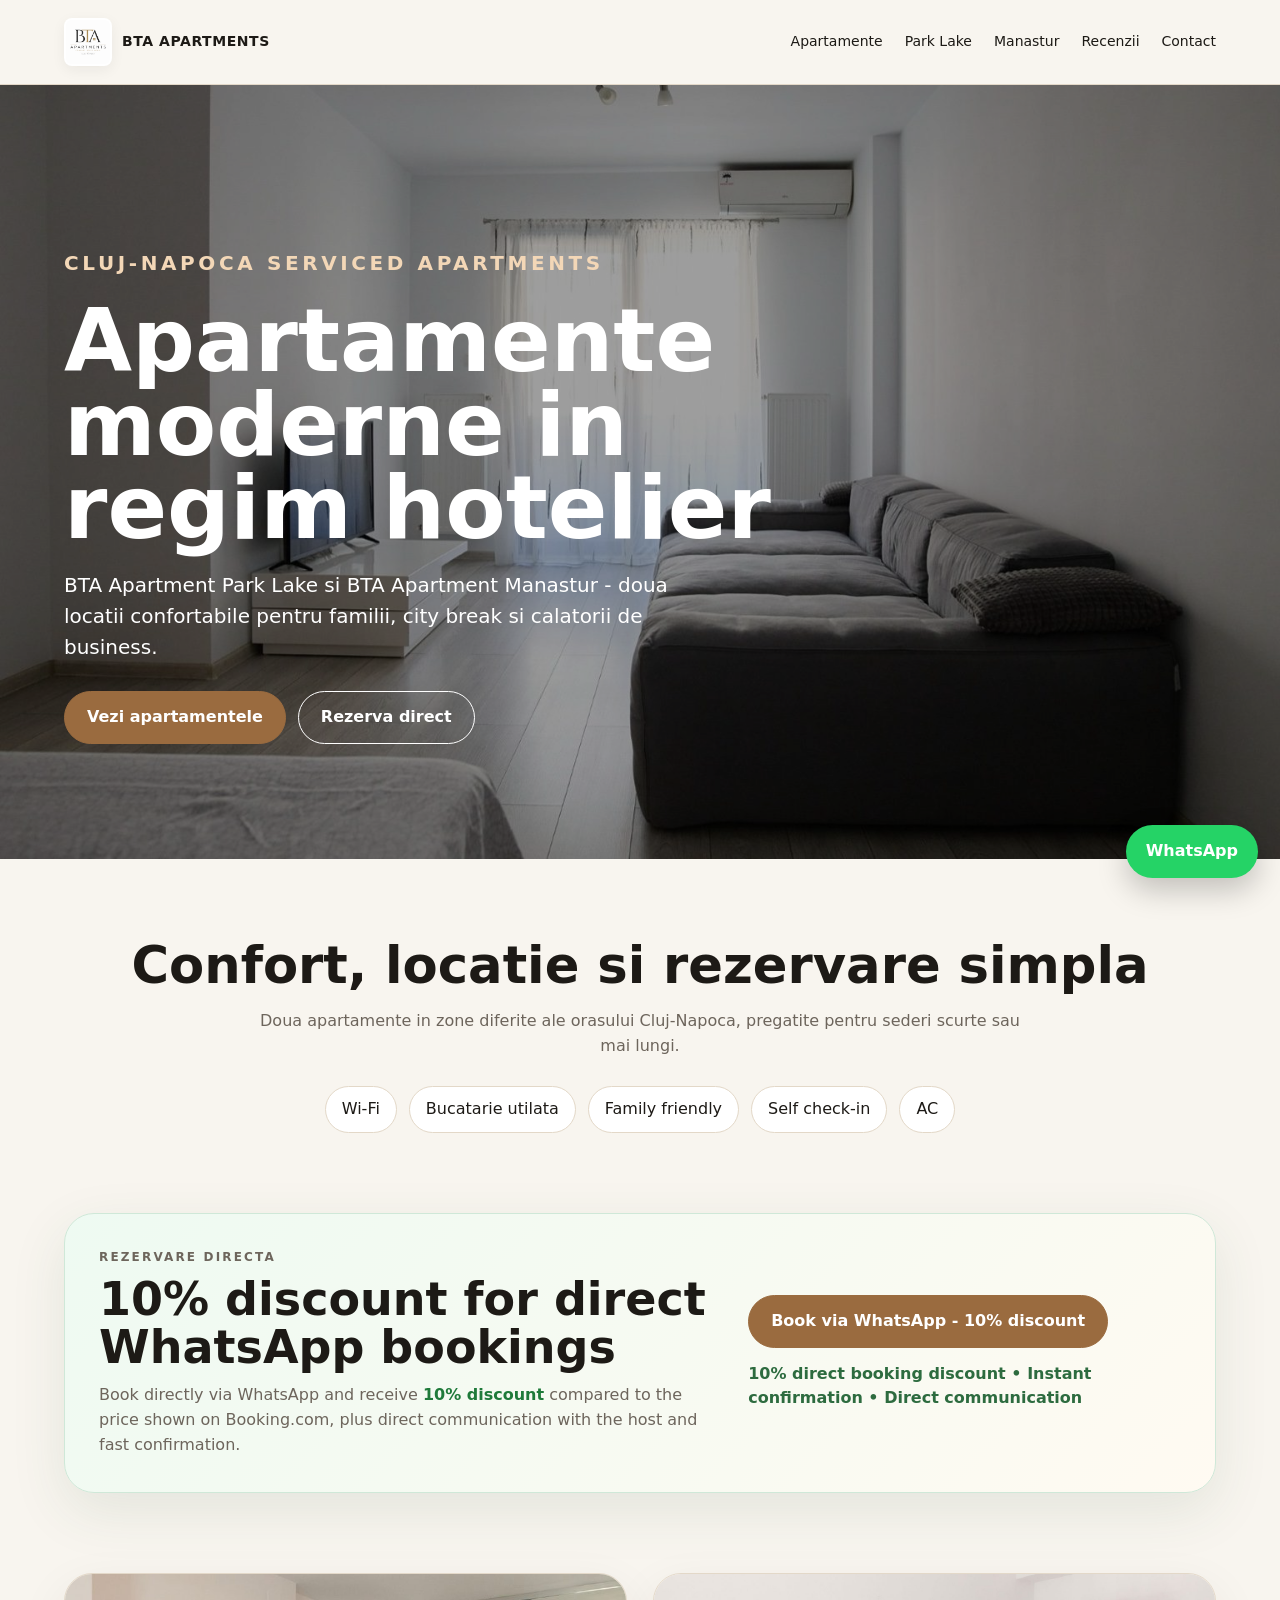
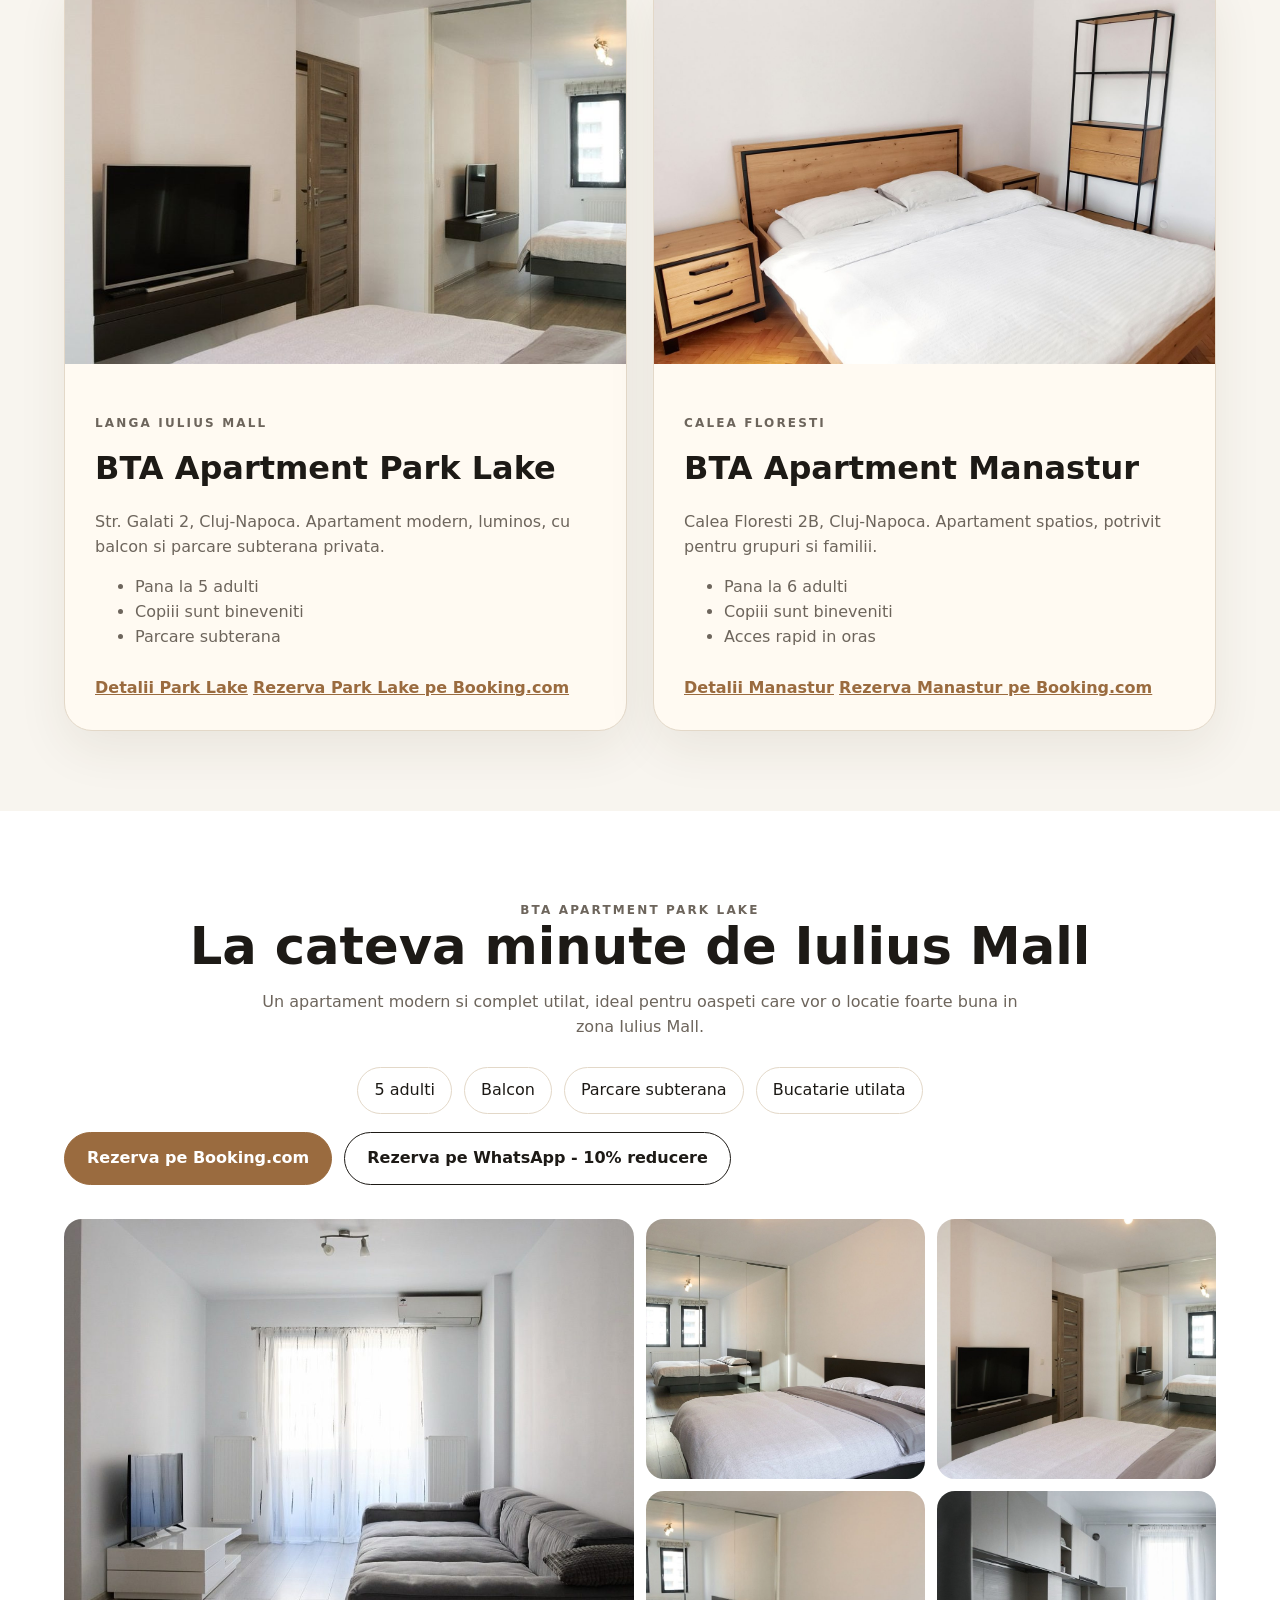
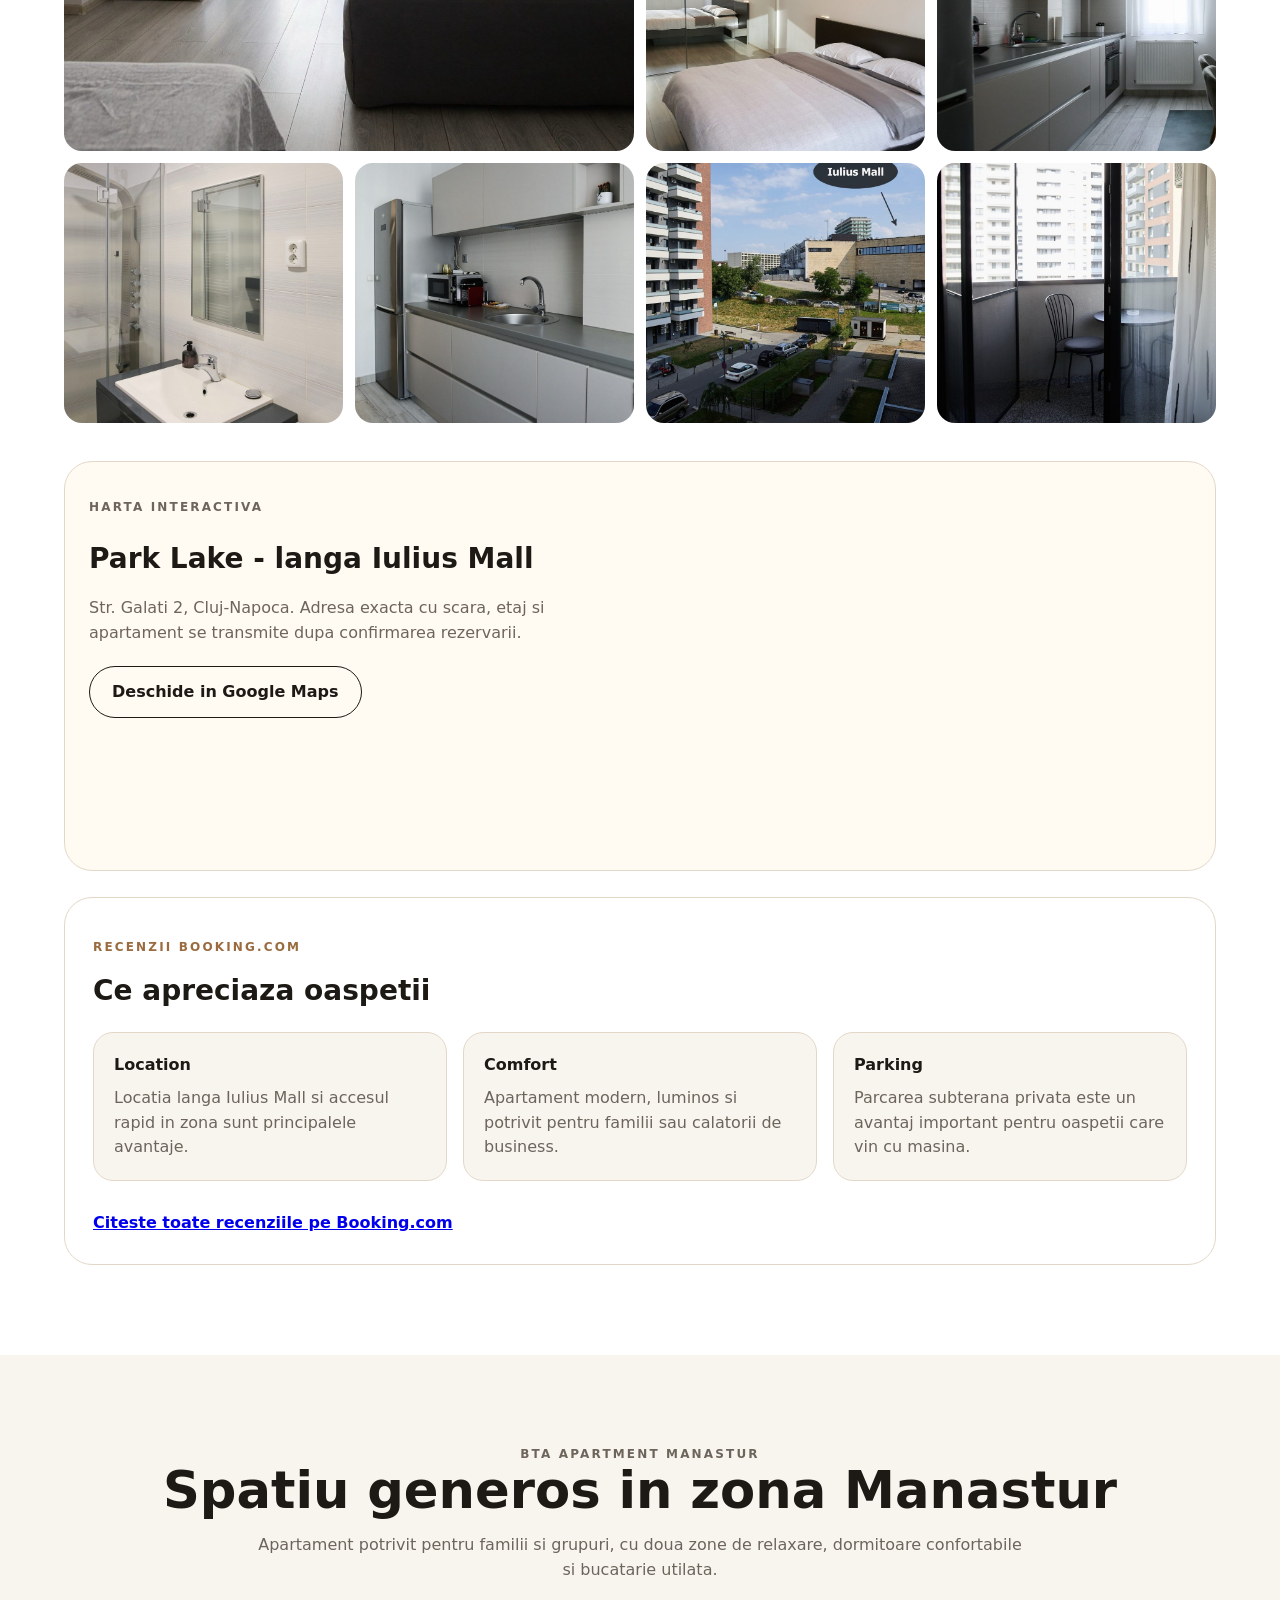
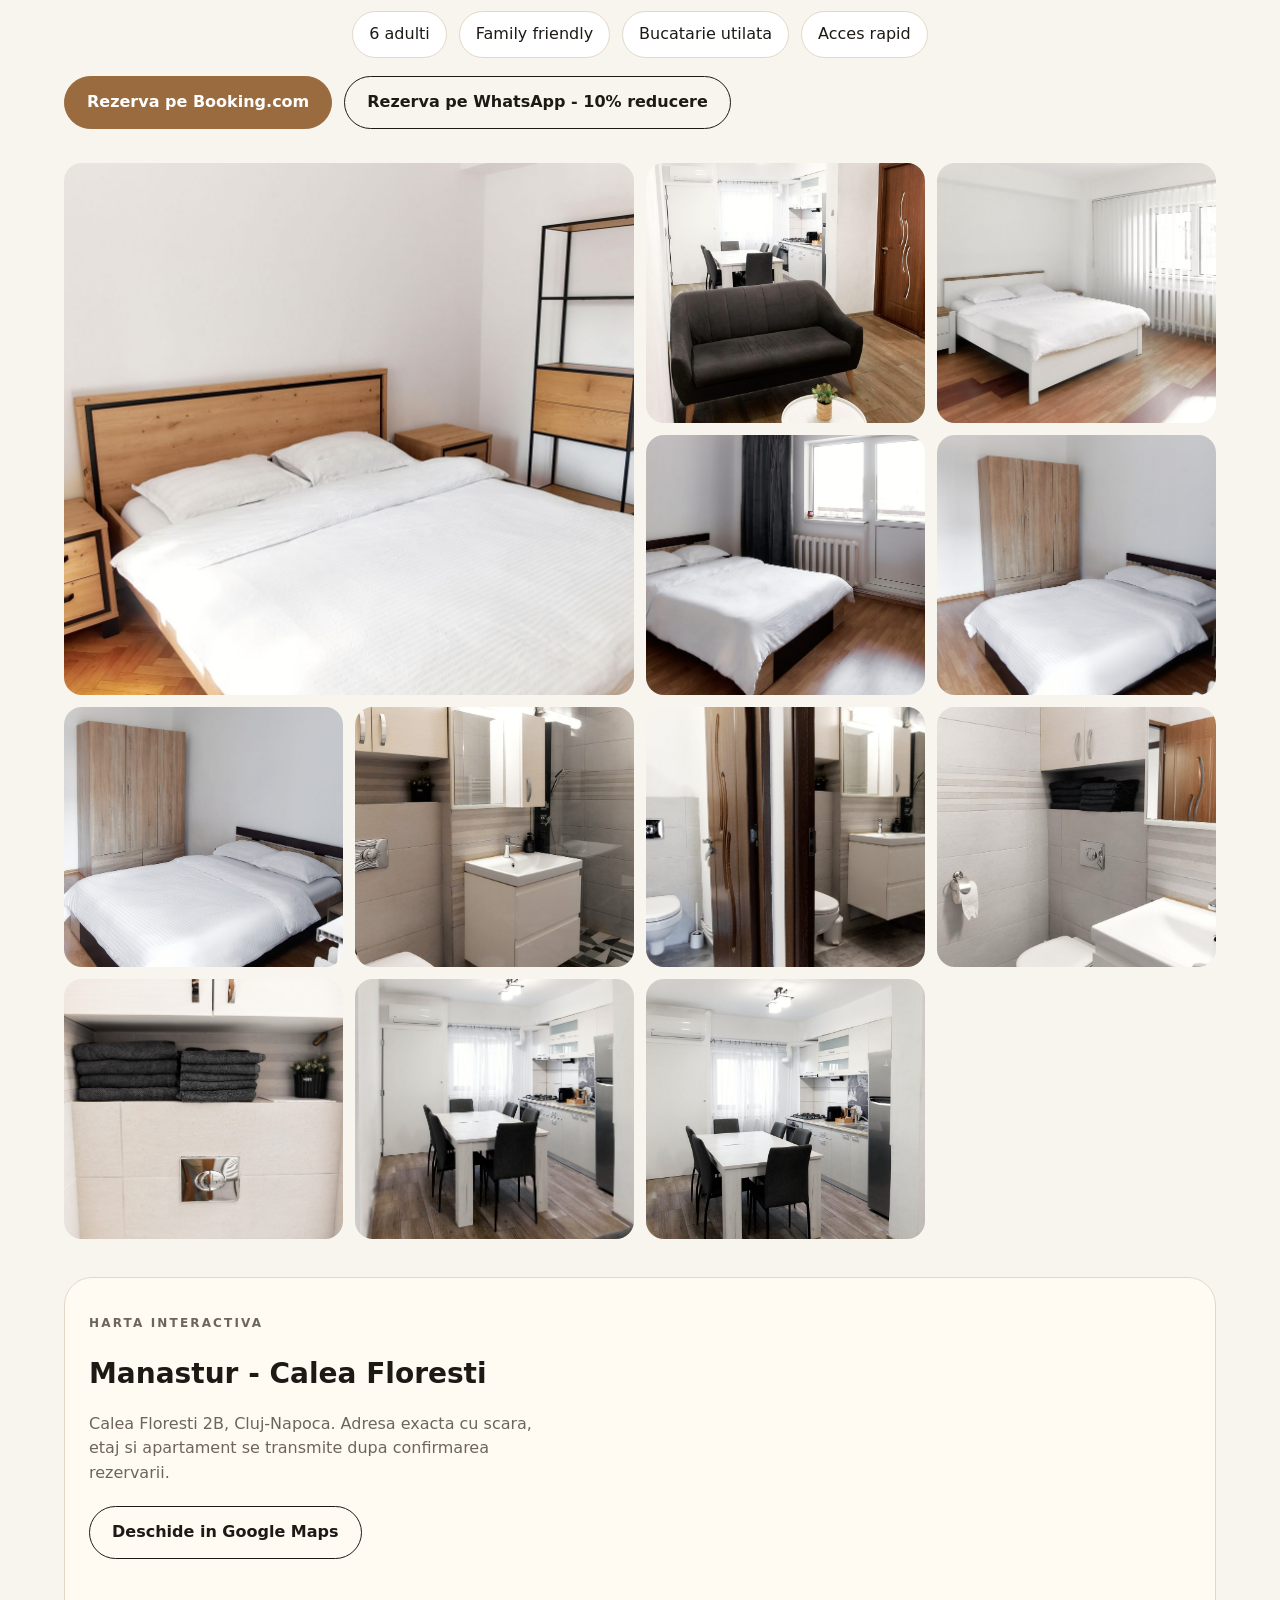
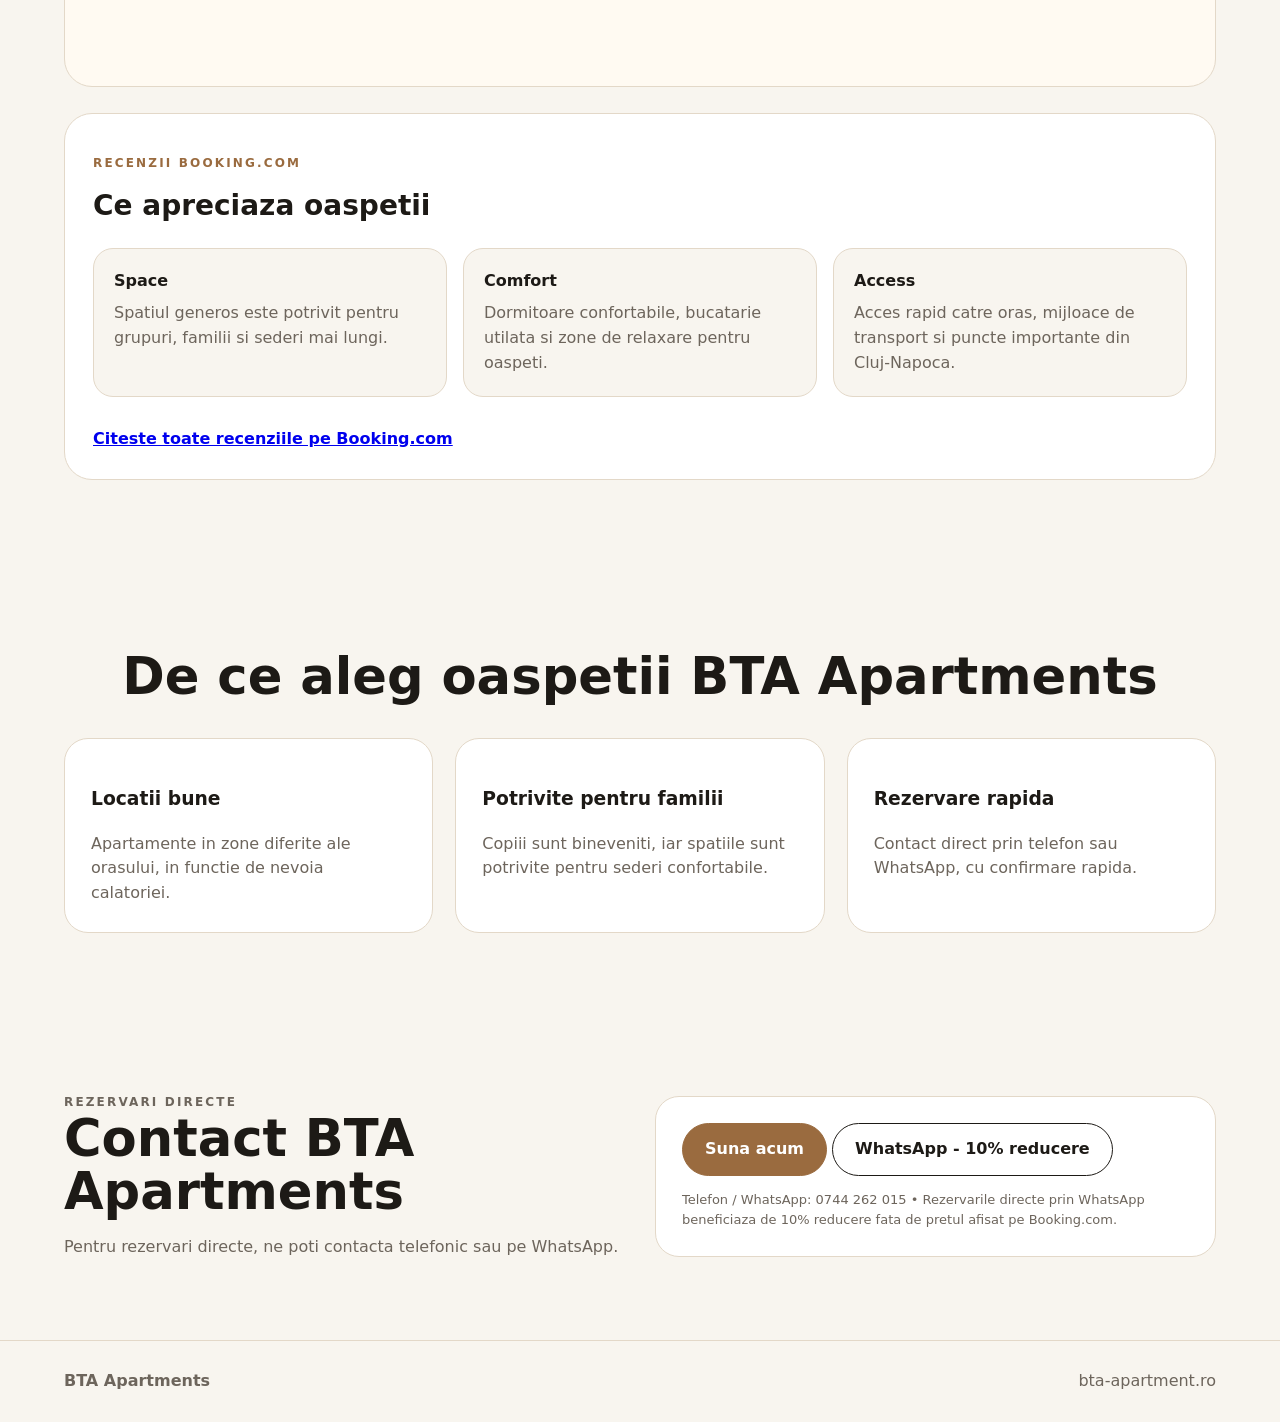
==== index.html @ 387a09a6 "Add files via upload" ====
<!doctype html>
<html lang="ro">
<head>
  <meta charset="utf-8" />
  <meta name="viewport" content="width=device-width, initial-scale=1" />
  <title>BTA Apartments | Apartamente in regim hotelier Cluj-Napoca</title>
  <meta name="description" content="BTA Apartment Park Lake si BTA Apartment Manastur - apartamente in regim hotelier in Cluj-Napoca, potrivite pentru familii, business travel si city break." />
  <link rel="stylesheet" href="style.css" />
</head>
<body>
  <header class="nav">
    <a class="brand" href="#top"><img src="assets/bta-logo.png" alt="BTA Apartments logo"><span>BTA Apartments</span></a>
    <nav>
      <a href="#apartamente">Apartamente</a>
      <a href="#park-lake">Park Lake</a>
      <a href="#manastur">Manastur</a>
      <a href="#reviews">Recenzii</a>
      <a href="#contact">Contact</a>
    </nav>
  </header>

  <main id="top">
    <section class="hero">
      <img src="assets/park-lake/01.jpg" alt="BTA Apartment Park Lake living" />
      <div class="heroText">
        <p class="eyebrow">Cluj-Napoca serviced apartments</p>
        <h1>Apartamente moderne in regim hotelier</h1>
        <p>BTA Apartment Park Lake si BTA Apartment Manastur - doua locatii confortabile pentru familii, city break si calatorii de business.</p>
        <div class="actions">
          <a class="btn primary" href="#apartamente">Vezi apartamentele</a>
          <a class="btn" href="#contact">Rezerva direct</a>
        </div>
      </div>
    </section>

    <section class="intro">
      <h2>Confort, locatie si rezervare simpla</h2>
      <p>Doua apartamente in zone diferite ale orasului Cluj-Napoca, pregatite pentru sederi scurte sau mai lungi.</p>
      <div class="features">
        <span>Wi-Fi</span><span>Bucatarie utilata</span><span>Family friendly</span><span>Self check-in</span><span>AC</span>
      </div>
    </section>



    <section class="directDeal">
      <div>
        <p class="eyebrow">Rezervare directa</p>
        <h2>10% discount for direct WhatsApp bookings</h2>
        <p>Book directly via WhatsApp and receive <strong>10% discount</strong> compared to the price shown on Booking.com, plus direct communication with the host and fast confirmation.</p>
      </div>
      <div class="dealActions">
        <a class="btn primary" href="https://wa.me/40744262015?text=Buna%2C%20as%20dori%20cea%20mai%20buna%20oferta%20disponibila%20pentru%20o%20rezervare%20directa%20la%20BTA%20Apartments." target="_blank" rel="noopener">Book via WhatsApp - 10% discount</a>
        <span>10% direct booking discount • Instant confirmation • Direct communication</span>
      </div>
    </section>

    <section id="apartamente" class="cards">
      <article class="card">
        <img src="assets/park-lake/03.jpg" alt="Dormitor BTA Apartment Park Lake" />
        <div>
          <p class="eyebrow">Langa Iulius Mall</p>
          <h3>BTA Apartment Park Lake</h3>
          <p>Str. Galati 2, Cluj-Napoca. Apartament modern, luminos, cu balcon si parcare subterana privata.</p>
          <ul><li>Pana la 5 adulti</li><li>Copiii sunt bineveniti</li><li>Parcare subterana</li></ul>
          <a href="#park-lake">Detalii Park Lake</a>
          <a class="bookingLink" href="https://www.booking.com/hotel/ro/bta-apartment-park-lake.ro.html" target="_blank" rel="noopener">Rezerva Park Lake pe Booking.com</a>
        </div>
      </article>
      <article class="card">
        <img src="assets/manastur/01.jpg" alt="Dormitor BTA Apartment Manastur" />
        <div>
          <p class="eyebrow">Calea Floresti</p>
          <h3>BTA Apartment Manastur</h3>
          <p>Calea Floresti 2B, Cluj-Napoca. Apartament spatios, potrivit pentru grupuri si familii.</p>
          <ul><li>Pana la 6 adulti</li><li>Copiii sunt bineveniti</li><li>Acces rapid in oras</li></ul>
          <a href="#manastur">Detalii Manastur</a>
          <a class="bookingLink" href="https://www.booking.com/hotel/ro/bta-apartment.ro.html" target="_blank" rel="noopener">Rezerva Manastur pe Booking.com</a>
        </div>
      </article>
    </section>

    <section id="park-lake" class="property">
      <div class="propertyHead">
        <p class="eyebrow">BTA Apartment Park Lake</p>
        <h2>La cateva minute de Iulius Mall</h2>
        <p>Un apartament modern si complet utilat, ideal pentru oaspeti care vor o locatie foarte buna in zona Iulius Mall.</p>
      </div>
      <div class="stats"><span>5 adulti</span><span>Balcon</span><span>Parcare subterana</span><span>Bucatarie utilata</span></div>
      <div class="propertyActions">
        <a class="btn primary" href="https://www.booking.com/hotel/ro/bta-apartment-park-lake.ro.html" target="_blank" rel="noopener">Rezerva pe Booking.com</a>
        <a class="btn" href="https://wa.me/40744262015?text=Buna%2C%20as%20dori%20sa%20verific%20disponibilitatea%20pentru%20BTA%20Apartment%20Park%20Lake.">Rezerva pe WhatsApp - 10% reducere</a>
      </div>
      <div class="gallery">
        <img src="assets/park-lake/01.jpg" alt="Living Park Lake" />
        <img src="assets/park-lake/02.jpg" alt="Canapea Park Lake" />
        <img src="assets/park-lake/03.jpg" alt="Dormitor Park Lake" />
        <img src="assets/park-lake/04.jpg" alt="Dormitor Park Lake" />
        <img src="assets/park-lake/05.jpg" alt="Bucatarie Park Lake" />
        <img src="assets/park-lake/06.jpg" alt="Baie Park Lake" />
        <img src="assets/park-lake/07.jpg" alt="Exterior Park Lake" />
        <img src="assets/park-lake/08.jpg" alt="Iulius Mall Park Lake" />
        <img src="assets/park-lake/09.jpg" alt="Balcon Park Lake" />
      </div>
      <div class="mapBlock">
        <div>
          <p class="eyebrow">Harta interactiva</p>
          <h3>Park Lake - langa Iulius Mall</h3>
          <p>Str. Galati 2, Cluj-Napoca. Adresa exacta cu scara, etaj si apartament se transmite dupa confirmarea rezervarii.</p>
          <a class="btn" href="https://www.google.com/maps/search/?api=1&query=Strada%20Galati%202%20Cluj-Napoca" target="_blank" rel="noopener">Deschide in Google Maps</a>
        </div>
        <iframe title="Harta BTA Apartment Park Lake" src="https://www.google.com/maps?q=Strada%20Galati%202%20Cluj-Napoca&output=embed" loading="lazy" referrerpolicy="no-referrer-when-downgrade"></iframe>
      </div>
      <div class="reviewsMini">
        <p class="eyebrow">Recenzii Booking.com</p>
        <h3>Ce apreciaza oaspetii</h3>
        <div class="reviewCards">
          <article><strong>Location</strong><p>Locatia langa Iulius Mall si accesul rapid in zona sunt principalele avantaje.</p></article>
          <article><strong>Comfort</strong><p>Apartament modern, luminos si potrivit pentru familii sau calatorii de business.</p></article>
          <article><strong>Parking</strong><p>Parcarea subterana privata este un avantaj important pentru oaspetii care vin cu masina.</p></article>
        </div>
        <a class="bookingLink" href="https://www.booking.com/hotel/ro/bta-apartment-park-lake.ro.html" target="_blank" rel="noopener">Citeste toate recenziile pe Booking.com</a>
      </div>
    </section>

    <section id="manastur" class="property alt">
      <div class="propertyHead">
        <p class="eyebrow">BTA Apartment Manastur</p>
        <h2>Spatiu generos in zona Manastur</h2>
        <p>Apartament potrivit pentru familii si grupuri, cu doua zone de relaxare, dormitoare confortabile si bucatarie utilata.</p>
      </div>
      <div class="stats"><span>6 adulti</span><span>Family friendly</span><span>Bucatarie utilata</span><span>Acces rapid</span></div>
      <div class="propertyActions">
        <a class="btn primary" href="https://www.booking.com/hotel/ro/bta-apartment.ro.html" target="_blank" rel="noopener">Rezerva pe Booking.com</a>
        <a class="btn" href="https://wa.me/40744262015?text=Buna%2C%20as%20dori%20sa%20verific%20disponibilitatea%20pentru%20BTA%20Apartment%20Manastur.">Rezerva pe WhatsApp - 10% reducere</a>
      </div>
      <div class="gallery">
        <img src="assets/manastur/01.jpg" alt="Dormitor Manastur" />
        <img src="assets/manastur/02.jpg" alt="Living Manastur" />
        <img src="assets/manastur/03.jpg" alt="Dormitor Manastur" />
        <img src="assets/manastur/04.jpg" alt="Baie Manastur" />
        <img src="assets/manastur/05.jpg" alt="Bucatarie Manastur" />
        <img src="assets/manastur/06.jpg" alt="Living si bucatarie Manastur" />
        <img src="assets/manastur/07.jpg" alt="Dormitor Manastur" />
        <img src="assets/manastur/08.jpg" alt="Baie Manastur" />
        <img src="assets/manastur/09.jpg" alt="Living Manastur" />
        <img src="assets/manastur/10.jpg" alt="Living Manastur" />
        <img src="assets/manastur/11.jpg" alt="Bucatarie Manastur" />
        <img src="assets/manastur/12.jpg" alt="Dormitor Manastur" />
      </div>
      <div class="mapBlock">
        <div>
          <p class="eyebrow">Harta interactiva</p>
          <h3>Manastur - Calea Floresti</h3>
          <p>Calea Floresti 2B, Cluj-Napoca. Adresa exacta cu scara, etaj si apartament se transmite dupa confirmarea rezervarii.</p>
          <a class="btn" href="https://www.google.com/maps/search/?api=1&query=Calea%20Floresti%202B%20Cluj-Napoca" target="_blank" rel="noopener">Deschide in Google Maps</a>
        </div>
        <iframe title="Harta BTA Apartment Manastur" src="https://www.google.com/maps?q=Calea%20Floresti%202B%20Cluj-Napoca&output=embed" loading="lazy" referrerpolicy="no-referrer-when-downgrade"></iframe>
      </div>
      <div class="reviewsMini">
        <p class="eyebrow">Recenzii Booking.com</p>
        <h3>Ce apreciaza oaspetii</h3>
        <div class="reviewCards">
          <article><strong>Space</strong><p>Spatiul generos este potrivit pentru grupuri, familii si sederi mai lungi.</p></article>
          <article><strong>Comfort</strong><p>Dormitoare confortabile, bucatarie utilata si zone de relaxare pentru oaspeti.</p></article>
          <article><strong>Access</strong><p>Acces rapid catre oras, mijloace de transport si puncte importante din Cluj-Napoca.</p></article>
        </div>
        <a class="bookingLink" href="https://www.booking.com/hotel/ro/bta-apartment.ro.html" target="_blank" rel="noopener">Citeste toate recenziile pe Booking.com</a>
      </div>
    </section>

    <section id="reviews" class="why">
      <h2>De ce aleg oaspetii BTA Apartments</h2>
      <div class="whyGrid">
        <div><h3>Locatii bune</h3><p>Apartamente in zone diferite ale orasului, in functie de nevoia calatoriei.</p></div>
        <div><h3>Potrivite pentru familii</h3><p>Copiii sunt bineveniti, iar spatiile sunt potrivite pentru sederi confortabile.</p></div>
        <div><h3>Rezervare rapida</h3><p>Contact direct prin telefon sau WhatsApp, cu confirmare rapida.</p></div>
      </div>
    </section>

    <section id="contact" class="contact">
      <div>
        <p class="eyebrow">Rezervari directe</p>
        <h2>Contact BTA Apartments</h2>
        <p>Pentru rezervari directe, ne poti contacta telefonic sau pe WhatsApp.</p>
      </div>
      <div class="contactBox">
        <a class="btn primary" href="tel:+40744262015">Suna acum</a>
        <a class="btn" href="https://wa.me/40744262015?text=Buna%2C%20as%20dori%20mai%20multe%20informatii%20despre%20BTA%20Apartments.">WhatsApp - 10% reducere</a>
        <p class="small">Telefon / WhatsApp: 0744 262 015 • Rezervarile directe prin WhatsApp beneficiaza de 10% reducere fata de pretul afisat pe Booking.com.</p>
      </div>
    </section>
  </main>

  <footer>
    <strong>BTA Apartments</strong>
    <span>bta-apartment.ro</span>
  </footer>

  <a class="whatsappFloat" href="https://wa.me/40744262015?text=Buna%2C%20as%20dori%20mai%20multe%20informatii%20despre%20BTA%20Apartments." target="_blank" rel="noopener">WhatsApp</a>
  <script src="script.js"></script>
</body>
</html>
---- style.css ----
:root{--bg:#f8f5ef;--text:#1d1a16;--muted:#6d655c;--card:#fffaf2;--line:#e3d8c8;--accent:#9a6b3f;--dark:#171511}*{box-sizing:border-box}html{scroll-behavior:smooth}body{margin:0;background:var(--bg);color:var(--text);font-family:Inter,system-ui,-apple-system,Segoe UI,Arial,sans-serif;line-height:1.55}.nav{position:sticky;top:0;z-index:10;display:flex;justify-content:space-between;align-items:center;padding:18px 5vw;background:rgba(248,245,239,.9);backdrop-filter:blur(10px);border-bottom:1px solid var(--line)}.brand{font-weight:800;letter-spacing:.04em;text-transform:uppercase;color:var(--text);text-decoration:none}.nav nav{display:flex;gap:22px}.nav a{color:var(--text);text-decoration:none;font-size:14px}.hero{min-height:86vh;display:grid;place-items:end start;position:relative;overflow:hidden}.hero img{position:absolute;inset:0;width:100%;height:100%;object-fit:cover;filter:brightness(.62)}.heroText{position:relative;max-width:780px;margin:0 0 9vw 5vw;color:white}.eyebrow{text-transform:uppercase;letter-spacing:.18em;font-size:12px;color:var(--accent);font-weight:800}.hero .eyebrow{color:#f3d7b7}.hero h1{font-size:clamp(42px,7vw,88px);line-height:.95;margin:12px 0 20px}.hero p{font-size:20px;max-width:620px}.actions{display:flex;gap:12px;flex-wrap:wrap;margin-top:28px}.btn{display:inline-flex;align-items:center;justify-content:center;padding:13px 22px;border:1px solid currentColor;border-radius:999px;text-decoration:none;color:inherit;font-weight:700}.btn.primary{background:var(--accent);border-color:var(--accent);color:white}.intro,.why,.contact{padding:80px 5vw;text-align:center}.intro h2,.property h2,.why h2,.contact h2{font-size:clamp(30px,4vw,54px);line-height:1.05;margin:0 0 16px}.intro p,.propertyHead p,.why p,.contact p{color:var(--muted);max-width:780px;margin:0 auto}.features,.stats{display:flex;justify-content:center;flex-wrap:wrap;gap:12px;margin-top:28px}.features span,.stats span{padding:10px 16px;background:white;border:1px solid var(--line);border-radius:999px}.cards{display:grid;grid-template-columns:repeat(2,minmax(0,1fr));gap:26px;padding:0 5vw 80px}.card{background:var(--card);border:1px solid var(--line);border-radius:28px;overflow:hidden;box-shadow:0 18px 50px rgba(70,52,31,.08)}.card img{width:100%;height:390px;object-fit:cover}.card div{padding:30px}.card h3{font-size:32px;margin:6px 0 10px}.card p,.card li{color:var(--muted)}.card a{color:var(--accent);font-weight:800}.property{padding:90px 5vw;background:white}.property.alt{background:var(--bg)}.propertyHead{text-align:center;margin-bottom:28px}.gallery{display:grid;grid-template-columns:repeat(4,1fr);gap:12px;margin-top:34px}.gallery img{width:100%;height:260px;object-fit:cover;border-radius:18px;cursor:pointer;transition:.25s}.gallery img:hover{transform:translateY(-3px)}.gallery img:first-child{grid-column:span 2;grid-row:span 2;height:532px}.whyGrid{display:grid;grid-template-columns:repeat(3,1fr);gap:22px;margin-top:34px;text-align:left}.whyGrid div,.contactBox{background:white;border:1px solid var(--line);border-radius:24px;padding:26px}.contact{display:grid;grid-template-columns:1fr 1fr;gap:30px;align-items:center;text-align:left}.contact p{margin-left:0}.small{font-size:13px;margin-top:14px!important}footer{padding:28px 5vw;border-top:1px solid var(--line);display:flex;justify-content:space-between;color:var(--muted)}.lightbox{position:fixed;inset:0;background:rgba(0,0,0,.88);display:flex;align-items:center;justify-content:center;padding:24px;z-index:99}.lightbox img{max-width:94vw;max-height:90vh;border-radius:14px}.lightbox button{position:absolute;top:18px;right:18px;font-size:34px;background:none;border:0;color:white;cursor:pointer}@media(max-width:900px){.nav{align-items:flex-start;gap:10px}.nav nav{display:none}.cards,.whyGrid,.contact{grid-template-columns:1fr}.gallery{grid-template-columns:repeat(2,1fr)}.gallery img,.gallery img:first-child{grid-column:auto;grid-row:auto;height:230px}.heroText{margin:0 5vw 18vw}.card img{height:300px}footer{flex-direction:column;gap:8px}}

.whatsappFloat{position:fixed;right:22px;bottom:22px;z-index:50;background:#25D366;color:white;text-decoration:none;font-weight:800;padding:14px 20px;border-radius:999px;box-shadow:0 12px 30px rgba(0,0,0,.22)}@media(max-width:900px){.whatsappFloat{right:14px;bottom:14px;padding:12px 16px}}


.bookingLink {
  display: inline-block;
  margin-top: 10px;
  font-weight: 700;
}

.propertyActions {
  display: flex;
  flex-wrap: wrap;
  gap: 12px;
  margin: 18px 0 22px;
}

.directDeal{margin:0 5vw 80px;padding:34px;border:1px solid #cfe8d8;background:linear-gradient(135deg,#eefaf2,#fffaf2);border-radius:30px;display:grid;grid-template-columns:1.3fr .9fr;gap:24px;align-items:center;box-shadow:0 18px 55px rgba(46,92,63,.10)}
.directDeal h2{font-size:clamp(28px,4vw,46px);line-height:1.05;margin:8px 0 12px}.directDeal p{color:var(--muted);margin:0}.dealActions{display:flex;flex-direction:column;gap:14px;align-items:flex-start}.dealActions span{color:#2d6b3f;font-weight:800}.mapBlock{margin-top:38px;display:grid;grid-template-columns:.85fr 1.15fr;gap:24px;align-items:stretch;background:var(--card);border:1px solid var(--line);border-radius:28px;padding:24px}.mapBlock h3,.reviewsMini h3{font-size:28px;margin:8px 0 10px}.mapBlock p{color:var(--muted);margin-bottom:20px}.mapBlock iframe{width:100%;min-height:360px;border:0;border-radius:20px}.reviewsMini{margin-top:26px;background:white;border:1px solid var(--line);border-radius:28px;padding:28px}.reviewCards{display:grid;grid-template-columns:repeat(3,1fr);gap:16px;margin:20px 0}.reviewCards article{background:var(--bg);border:1px solid var(--line);border-radius:20px;padding:20px}.reviewCards p{color:var(--muted);margin:8px 0 0}.lightbox .lbPrev,.lightbox .lbNext{position:absolute;top:50%;transform:translateY(-50%);font-size:54px;background:rgba(255,255,255,.12);border:0;color:white;width:58px;height:58px;border-radius:999px;cursor:pointer}.lightbox .lbPrev{left:22px}.lightbox .lbNext{right:22px}.lightbox .lbClose{top:18px;right:18px;transform:none;font-size:34px;background:none;width:auto;height:auto}.lightboxCounter{position:absolute;bottom:18px;left:50%;transform:translateX(-50%);color:white;background:rgba(0,0,0,.35);padding:8px 14px;border-radius:999px;font-weight:700}@media(max-width:900px){.directDeal,.mapBlock{grid-template-columns:1fr}.reviewCards{grid-template-columns:1fr}.mapBlock iframe{min-height:300px}.lightbox .lbPrev,.lightbox .lbNext{font-size:38px;width:44px;height:44px}.lightbox .lbPrev{left:8px}.lightbox .lbNext{right:8px}}

.directDeal{margin:0 5vw 80px;padding:34px;border:1px solid #cfe8d8;background:linear-gradient(135deg,#eefaf2,#fffaf2);border-radius:30px;display:grid;grid-template-columns:1.3fr .9fr;gap:24px;align-items:center;box-shadow:0 18px 55px rgba(46,92,63,.10)}
.directDeal h2{font-size:clamp(28px,4vw,46px);line-height:1.05;margin:8px 0 12px}.directDeal p{color:var(--muted);margin:0}.dealActions{display:flex;flex-direction:column;gap:14px;align-items:flex-start}.dealActions span{color:#2d6b3f;font-weight:800}.mapBlock{margin-top:38px;display:grid;grid-template-columns:.85fr 1.15fr;gap:24px;align-items:stretch;background:var(--card);border:1px solid var(--line);border-radius:28px;padding:24px}.mapBlock h3,.reviewsMini h3{font-size:28px;margin:8px 0 10px}.mapBlock p{color:var(--muted);margin-bottom:20px}.mapBlock iframe{width:100%;min-height:360px;border:0;border-radius:20px}.reviewsMini{margin-top:26px;background:white;border:1px solid var(--line);border-radius:28px;padding:28px}.reviewCards{display:grid;grid-template-columns:repeat(3,1fr);gap:16px;margin:20px 0}.reviewCards article{background:var(--bg);border:1px solid var(--line);border-radius:20px;padding:20px}.reviewCards p{color:var(--muted);margin:8px 0 0}.lightbox .lbPrev,.lightbox .lbNext{position:absolute;top:50%;transform:translateY(-50%);font-size:54px;background:rgba(255,255,255,.12);border:0;color:white;width:58px;height:58px;border-radius:999px;cursor:pointer}.lightbox .lbPrev{left:22px}.lightbox .lbNext{right:22px}.lightbox .lbClose{top:18px;right:18px;transform:none;font-size:34px;background:none;width:auto;height:auto}.lightboxCounter{position:absolute;bottom:18px;left:50%;transform:translateX(-50%);color:white;background:rgba(0,0,0,.35);padding:8px 14px;border-radius:999px;font-weight:700}@media(max-width:900px){.directDeal,.mapBlock{grid-template-columns:1fr}.reviewCards{grid-template-columns:1fr}.mapBlock iframe{min-height:300px}.lightbox .lbPrev,.lightbox .lbNext{font-size:38px;width:44px;height:44px}.lightbox .lbPrev{left:8px}.lightbox .lbNext{right:8px}}

/* Logo + direct discount updates */
.brand{display:flex;align-items:center;gap:10px}
.brand img{height:48px;width:auto;border-radius:8px;background:white;padding:2px;box-shadow:0 4px 14px rgba(0,0,0,.06)}
.directDeal strong{color:#1f7a3a}
@media(max-width:900px){.brand img{height:38px}.brand span{font-size:12px}}
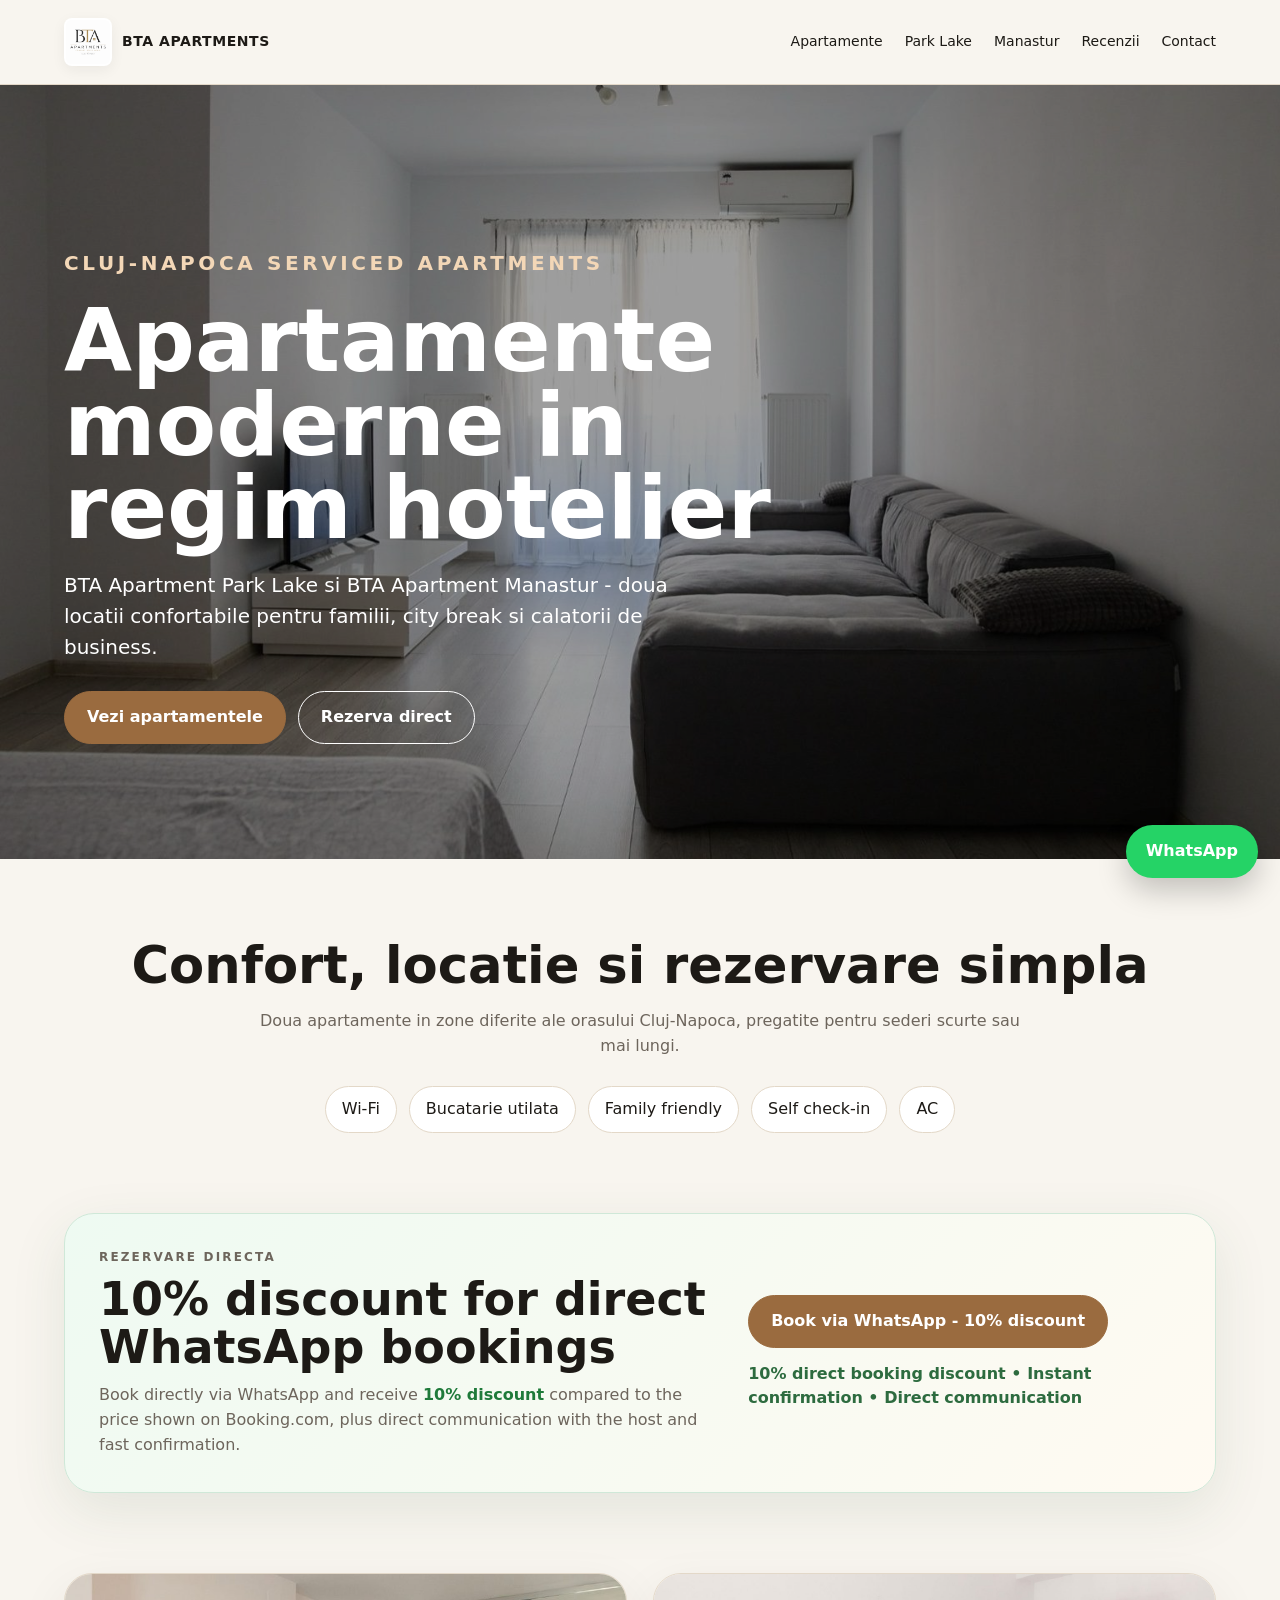
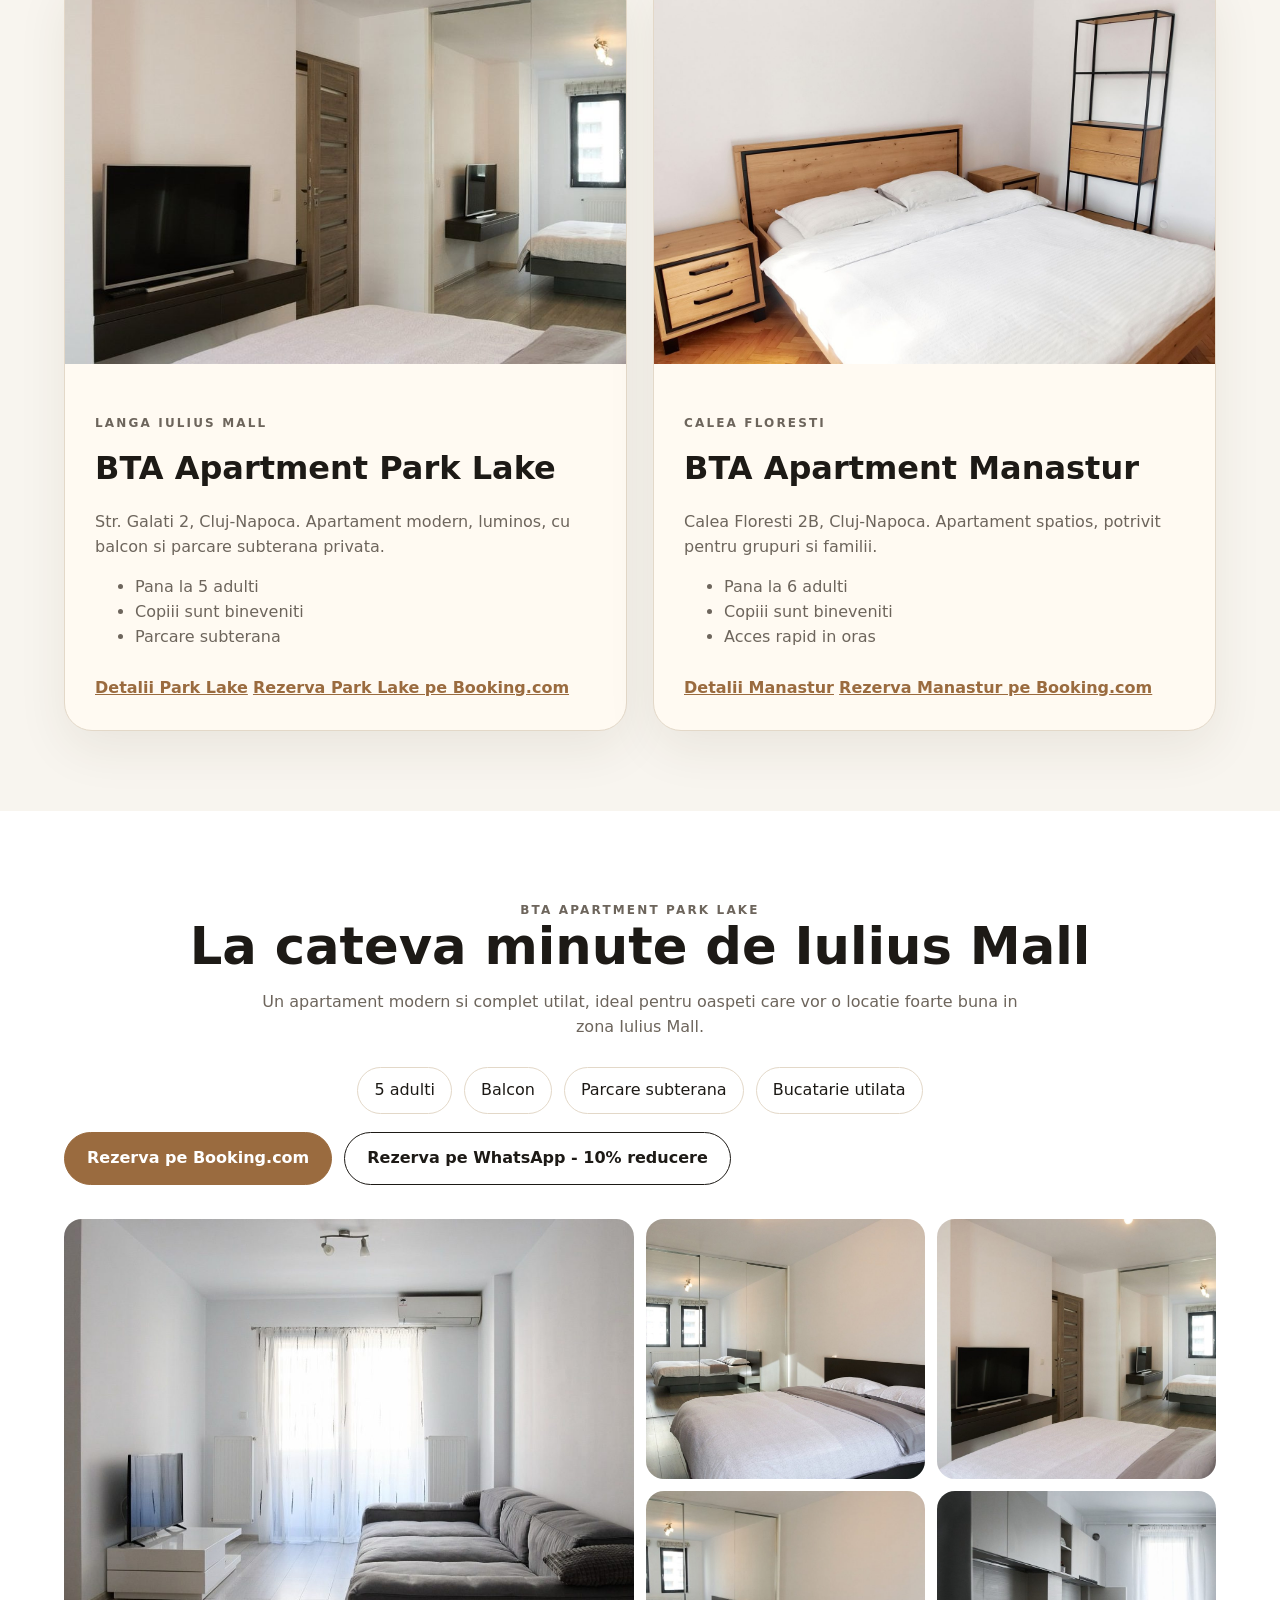
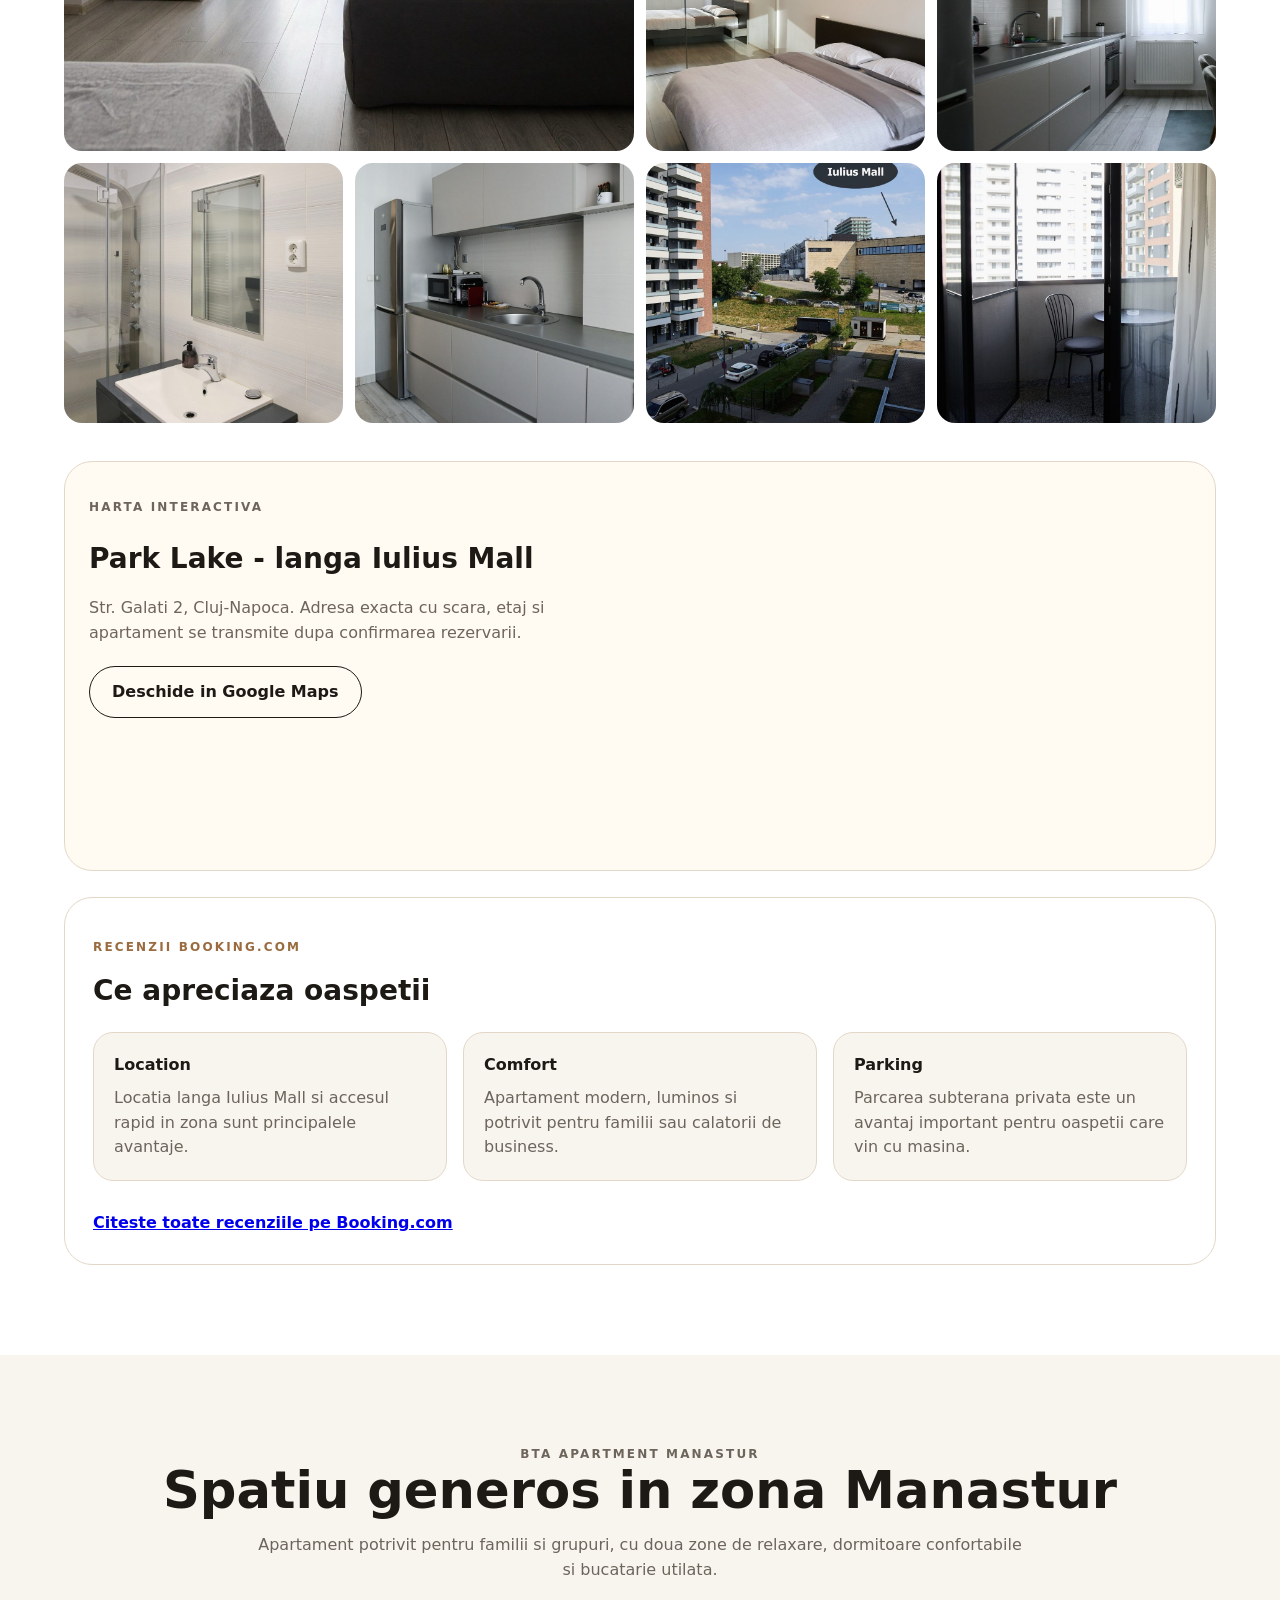
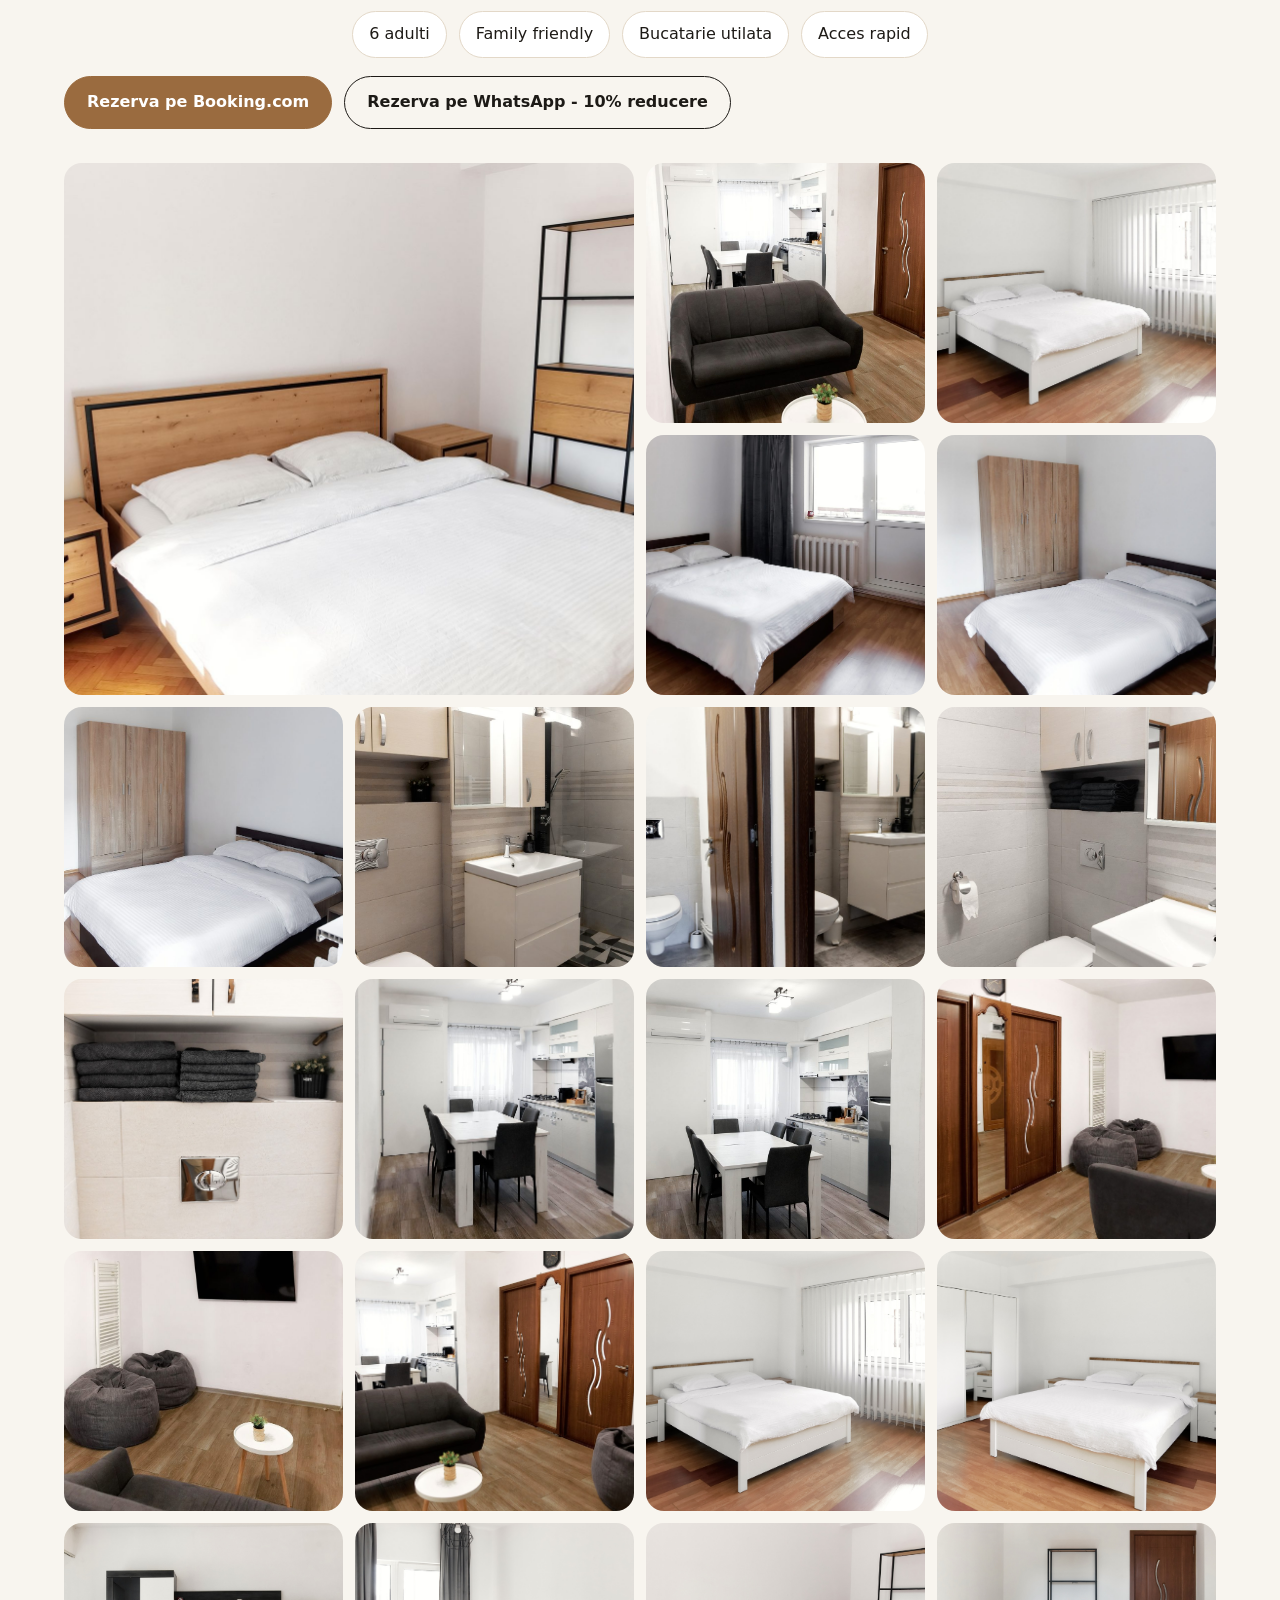
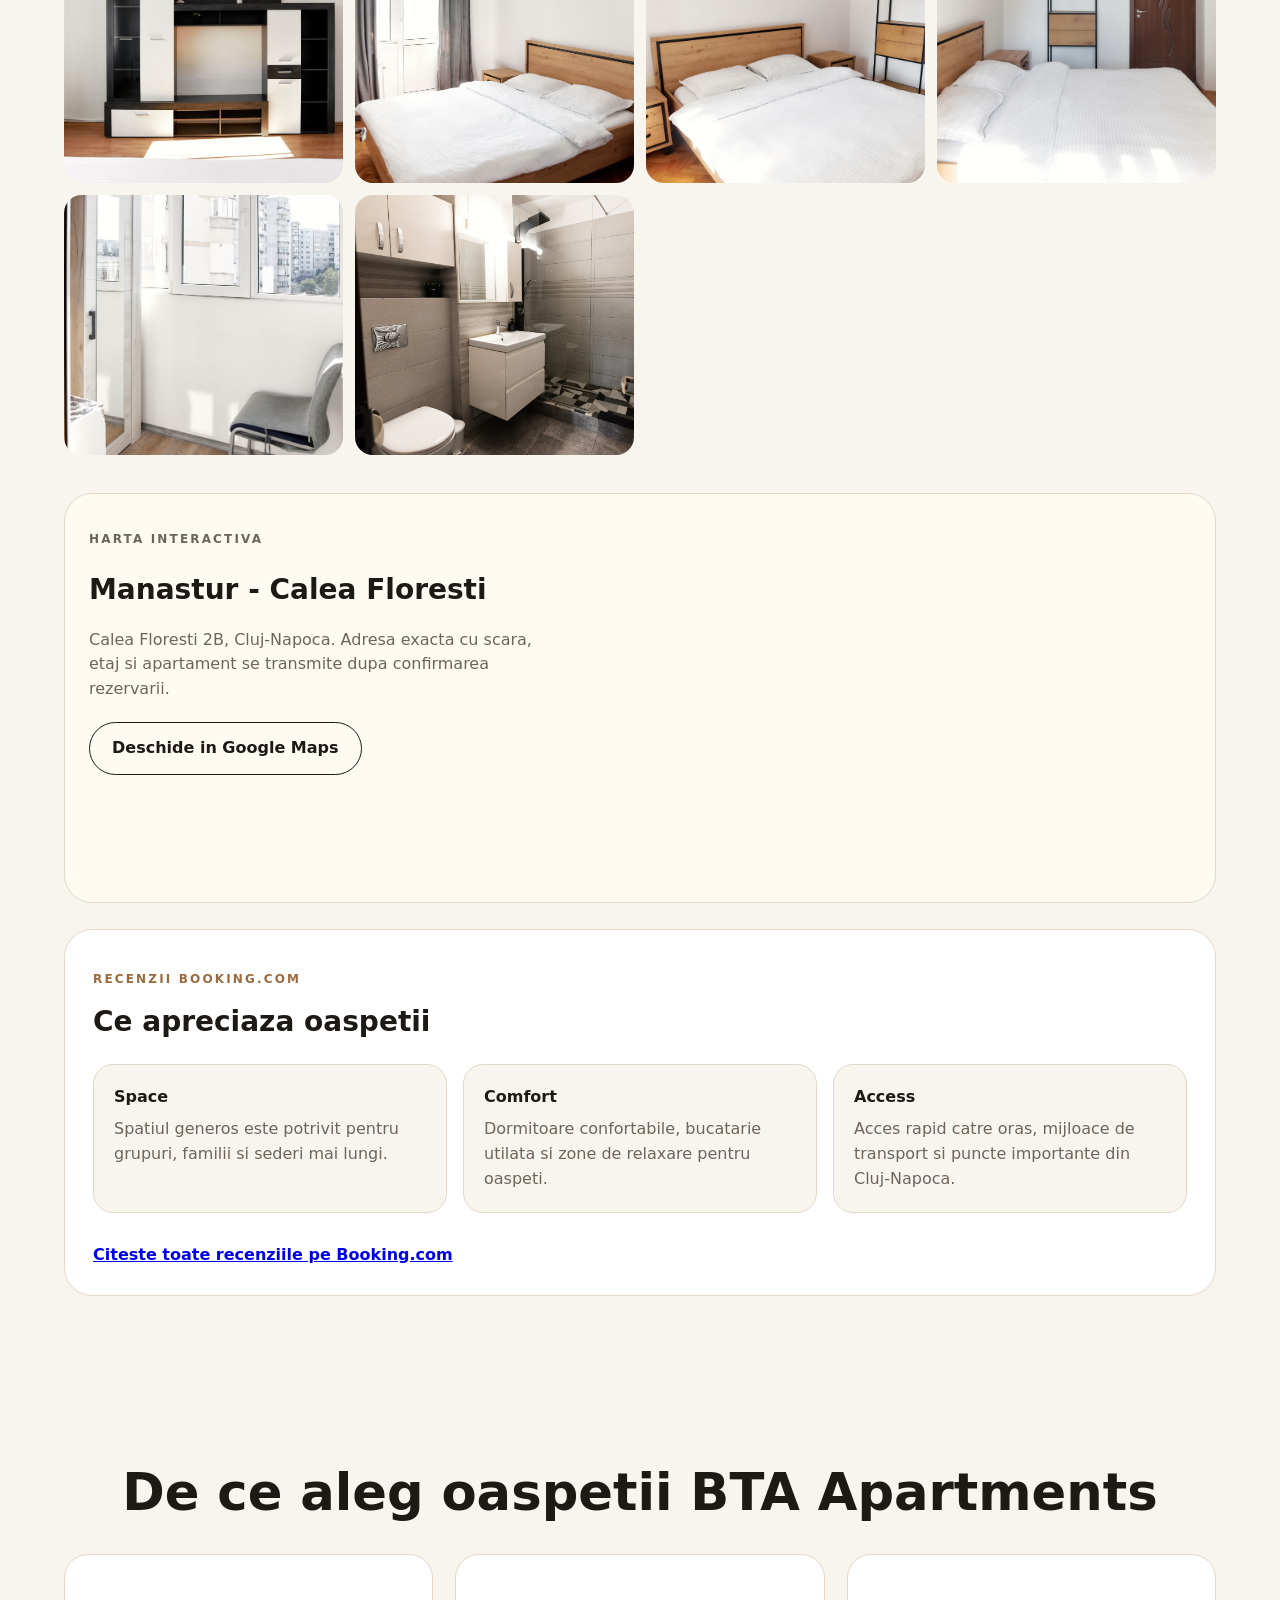
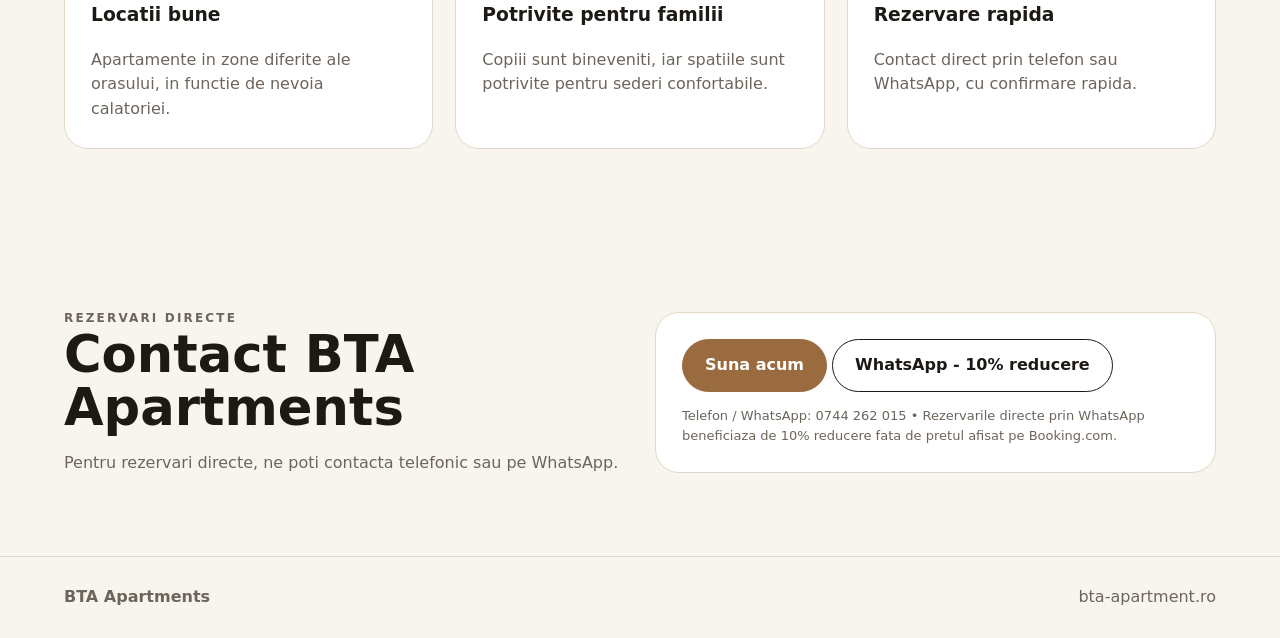
==== commit 10291e07: "Update index.html" ====
--- a/index.html
+++ b/index.html
@@ -147,6 +147,18 @@
         <img src="assets/manastur/10.jpg" alt="Living Manastur" />
         <img src="assets/manastur/11.jpg" alt="Bucatarie Manastur" />
         <img src="assets/manastur/12.jpg" alt="Dormitor Manastur" />
+        <img src="assets/manastur/13.jpg" alt="BTA Apartment Manastur" />
+	<img src="assets/manastur/14.jpg" alt="BTA Apartment Manastur" />
+	<img src="assets/manastur/15.jpg" alt="BTA Apartment Manastur" />
+	<img src="assets/manastur/16.jpg" alt="BTA Apartment Manastur" />
+	<img src="assets/manastur/17.jpg" alt="BTA Apartment Manastur" />
+	<img src="assets/manastur/18.jpg" alt="BTA Apartment Manastur" />
+	<img src="assets/manastur/19.jpg" alt="BTA Apartment Manastur" />
+	<img src="assets/manastur/20.jpg" alt="BTA Apartment Manastur" />
+	<img src="assets/manastur/21.jpg" alt="BTA Apartment Manastur" />
+	<img src="assets/manastur/22.jpg" alt="BTA Apartment Manastur" />
+	<img src="assets/manastur/23.jpg" alt="BTA Apartment Manastur" />
+
       </div>
       <div class="mapBlock">
         <div>
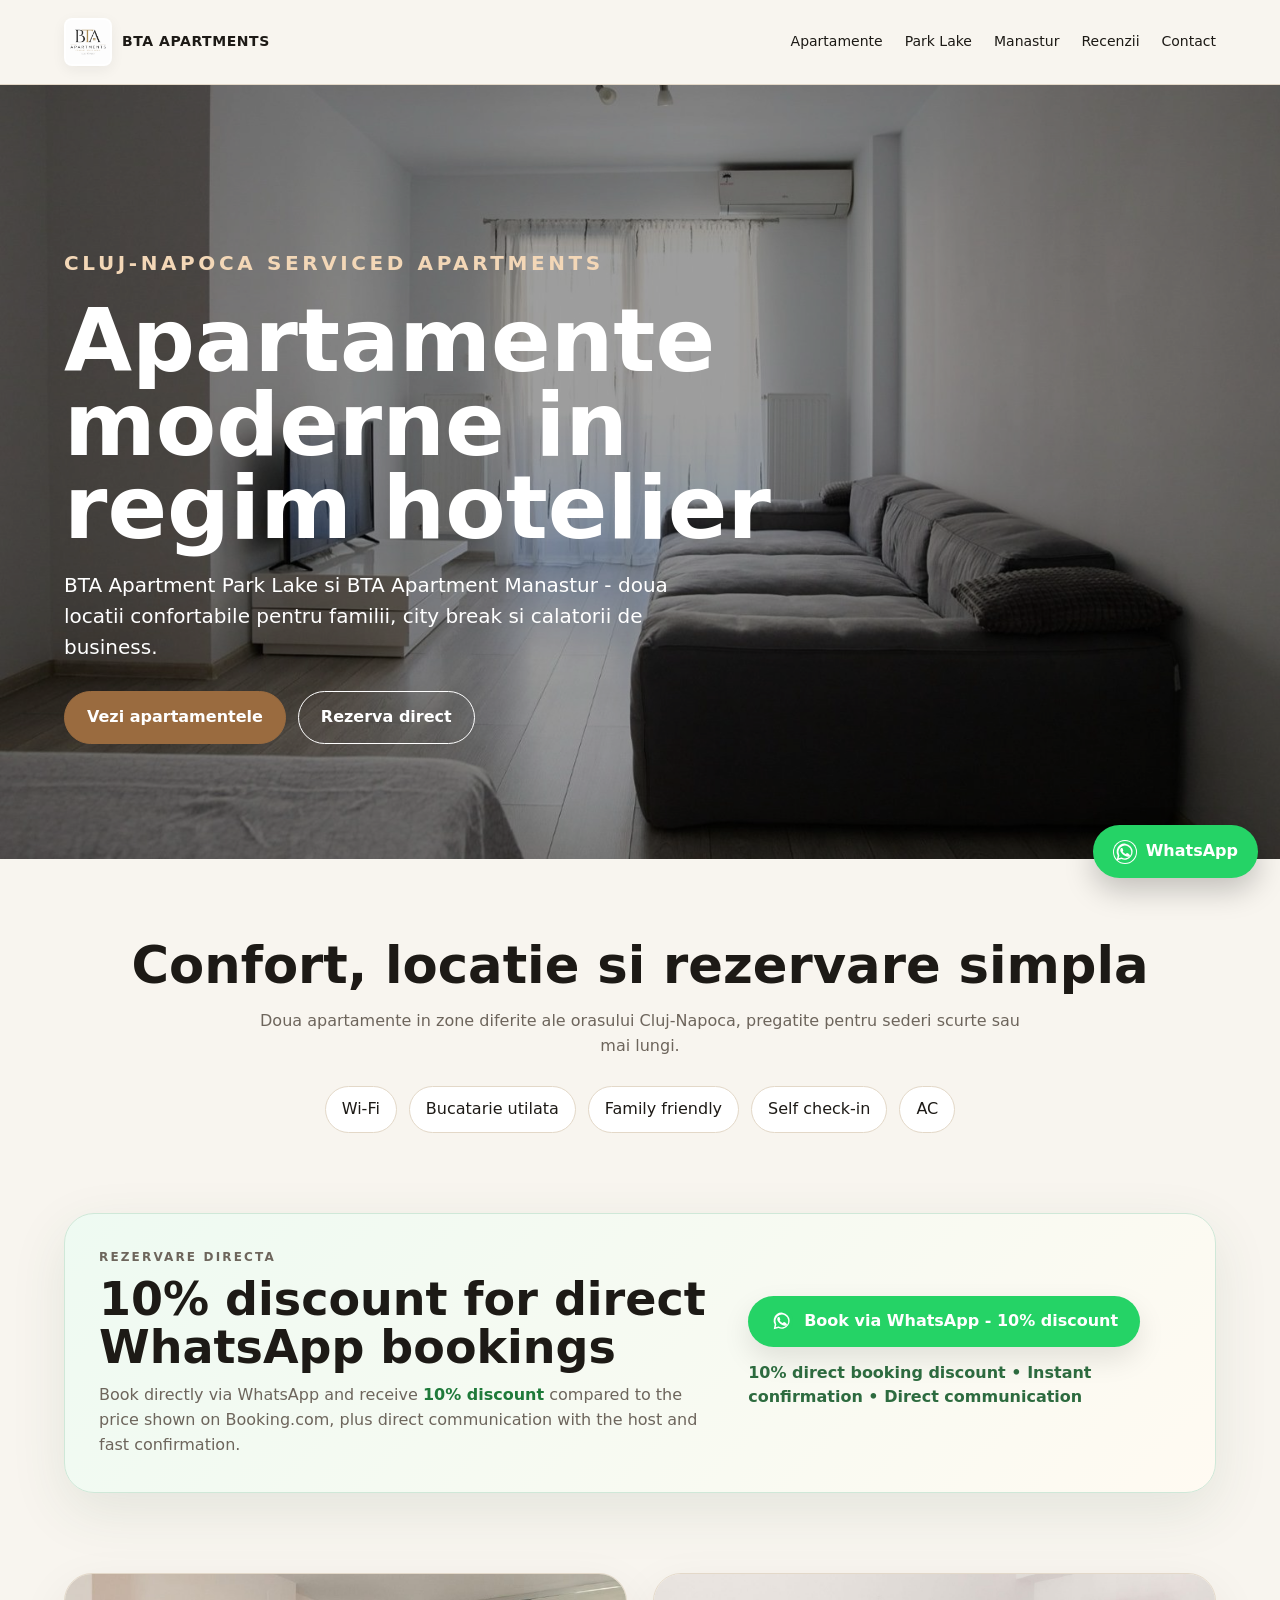
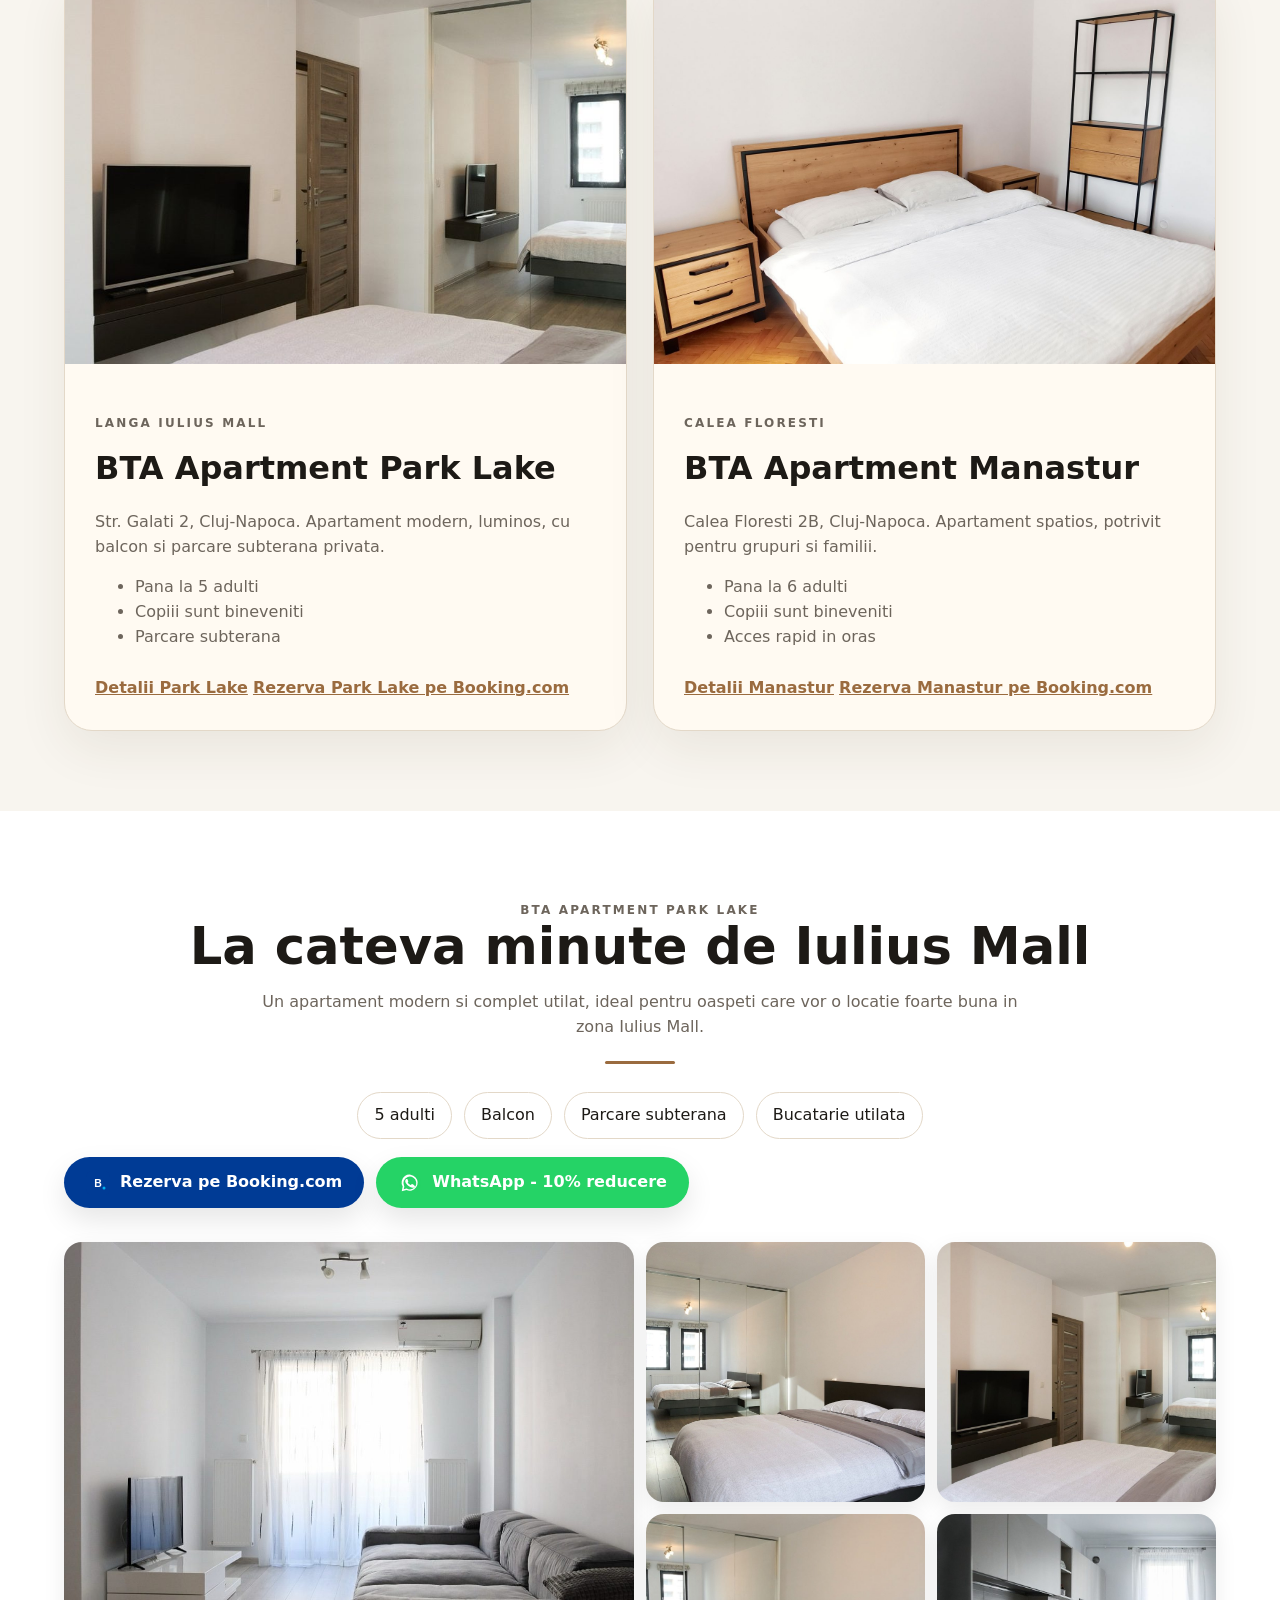
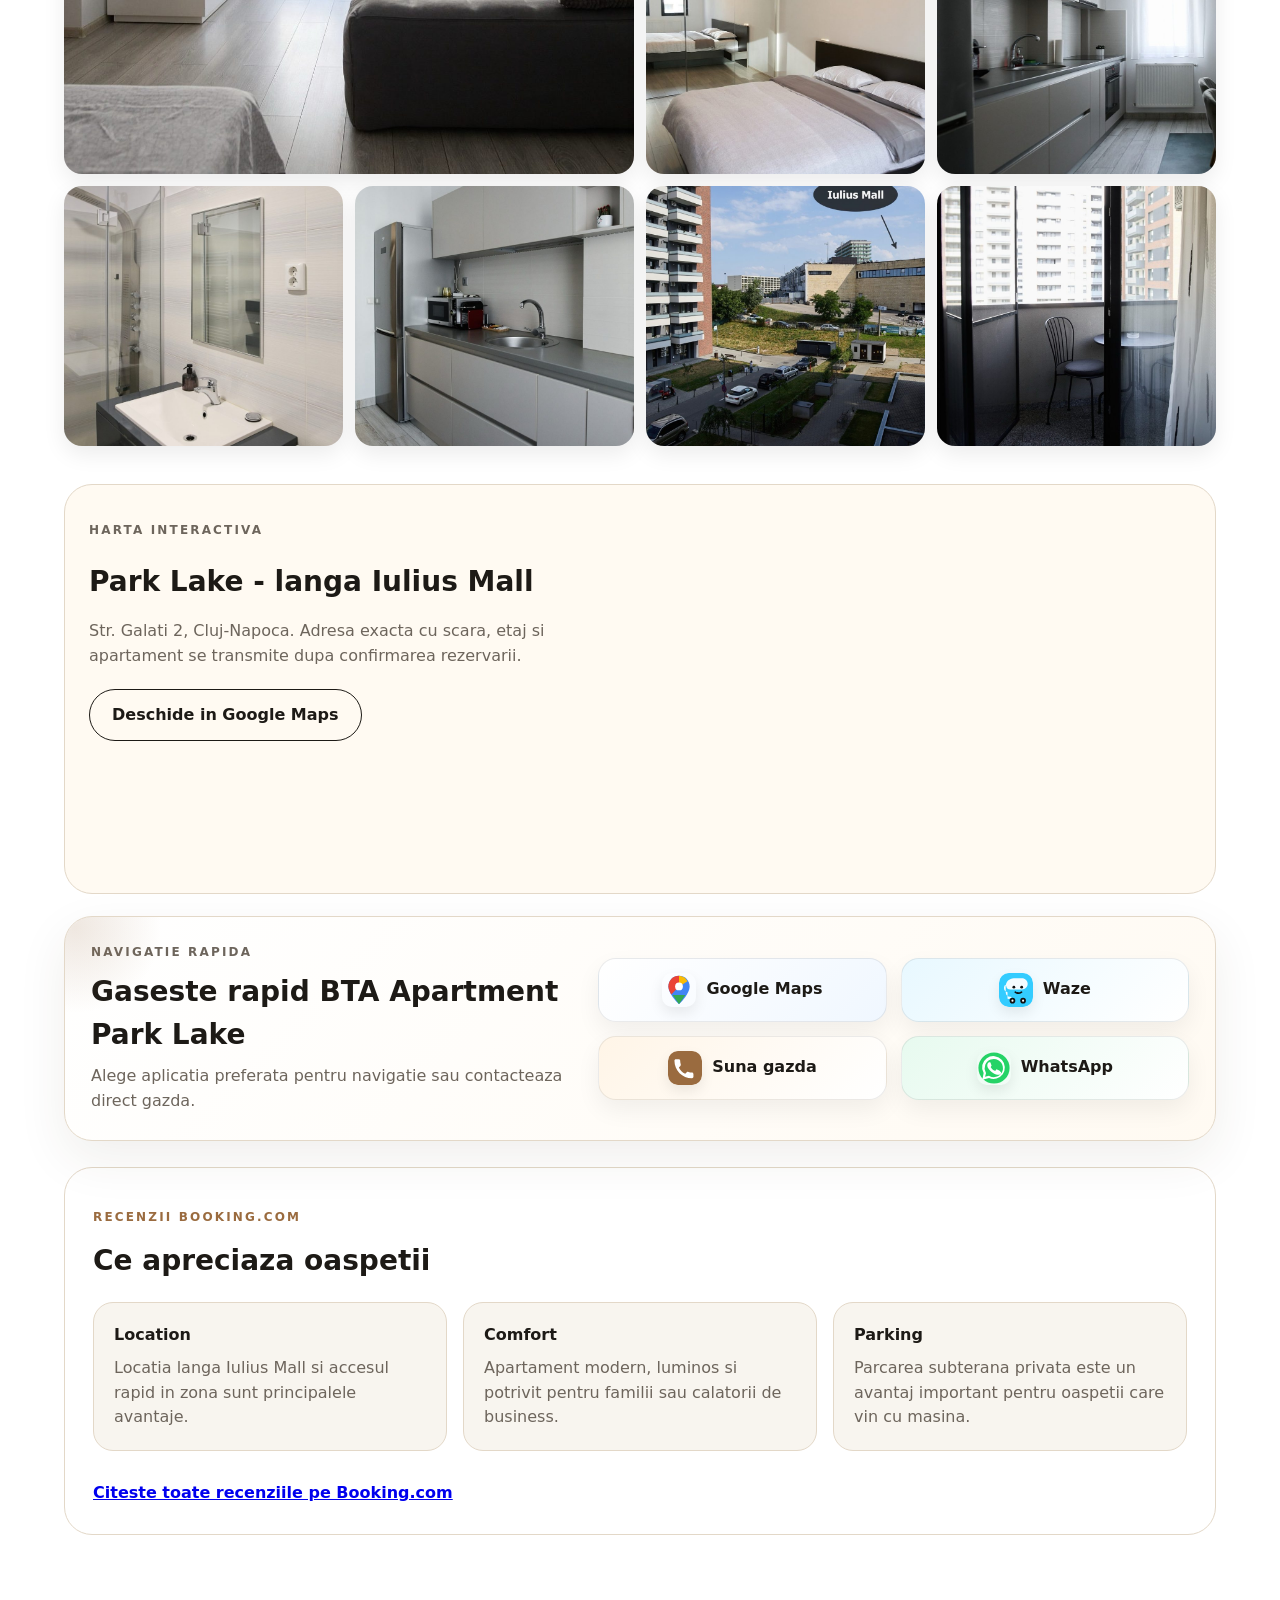
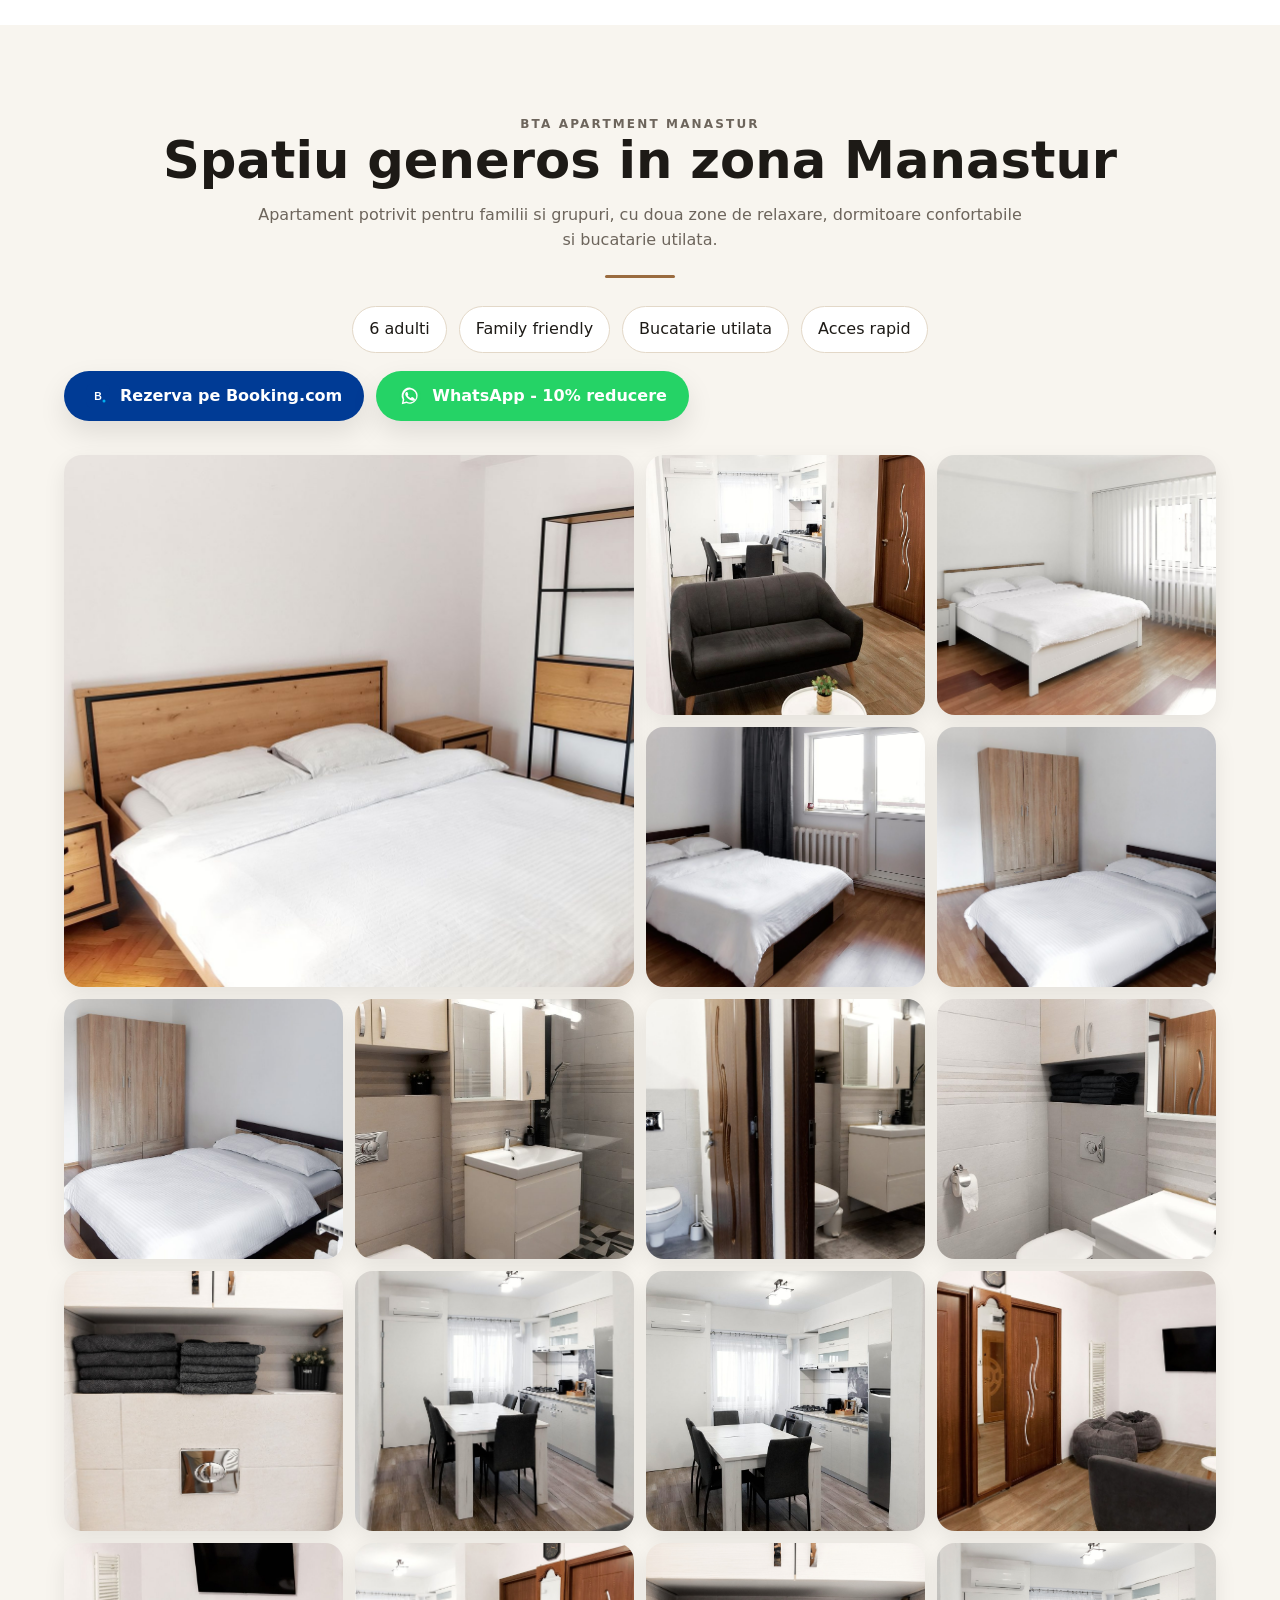
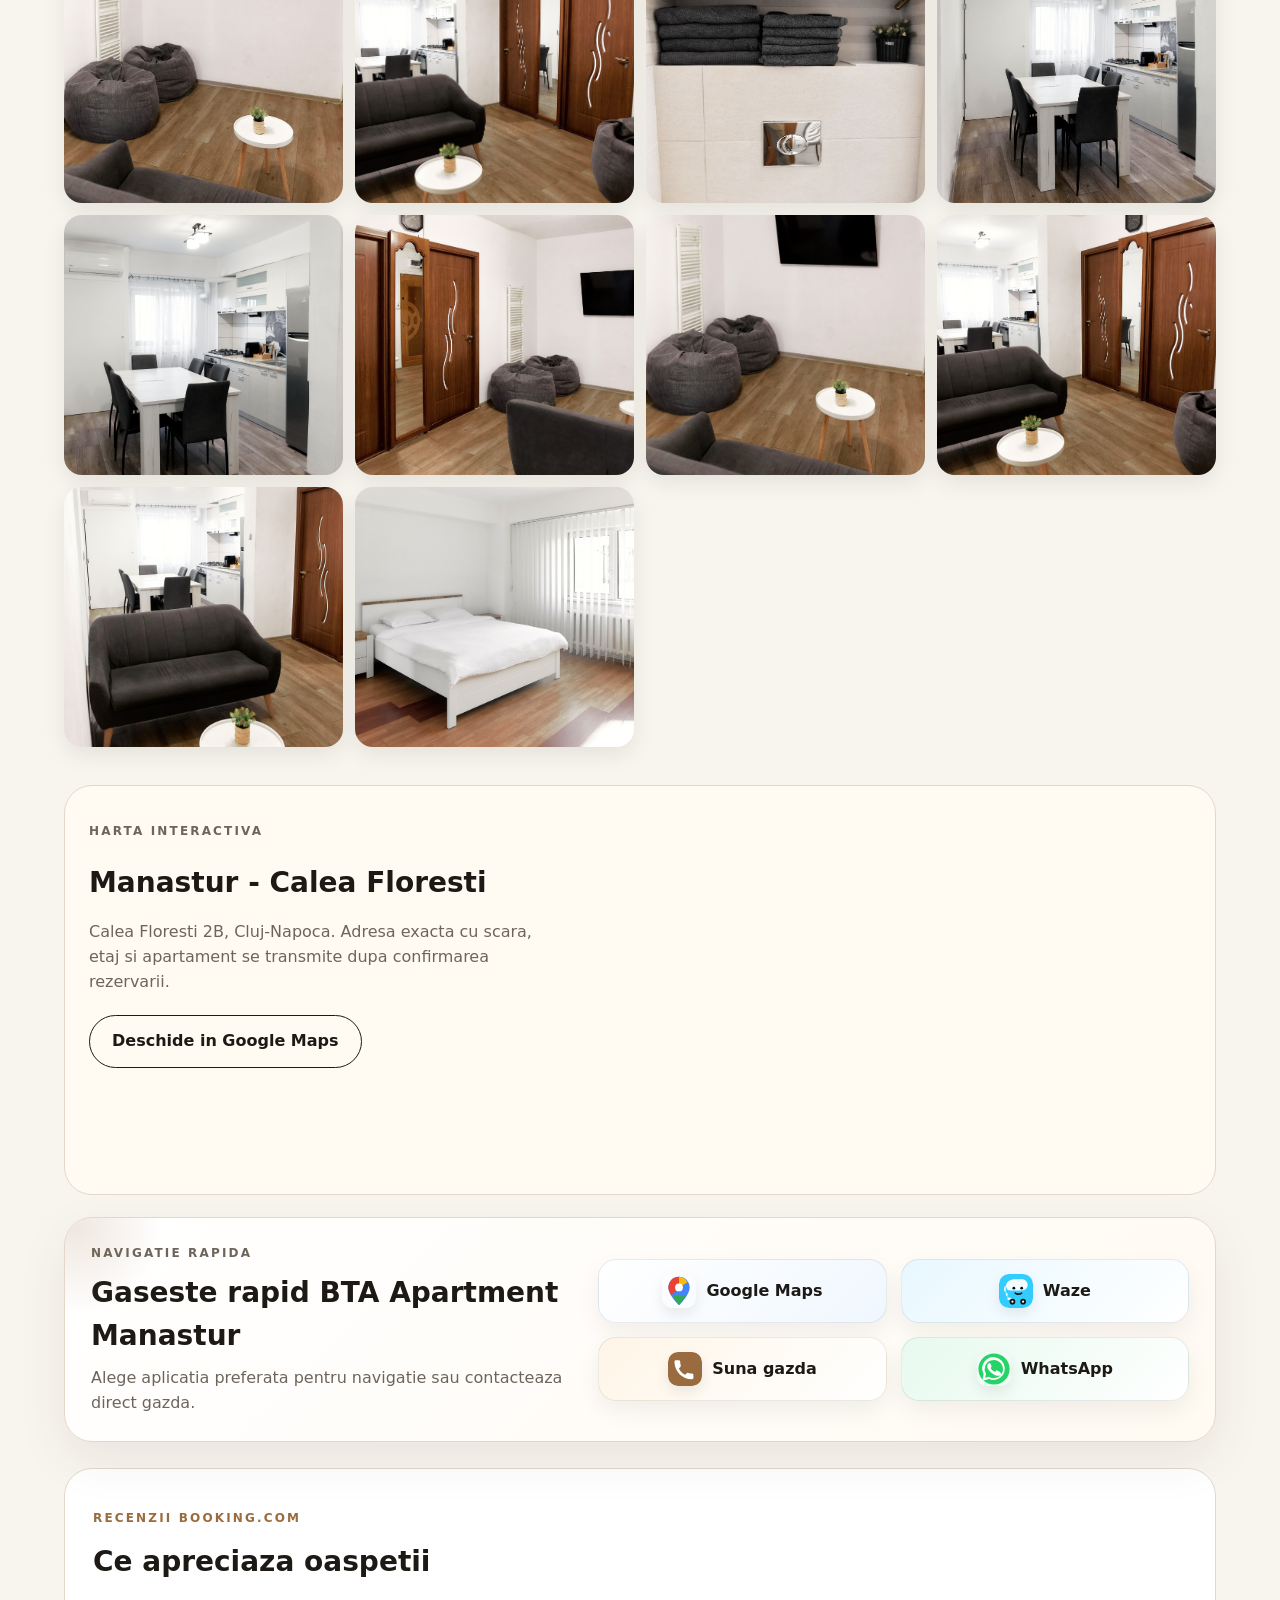
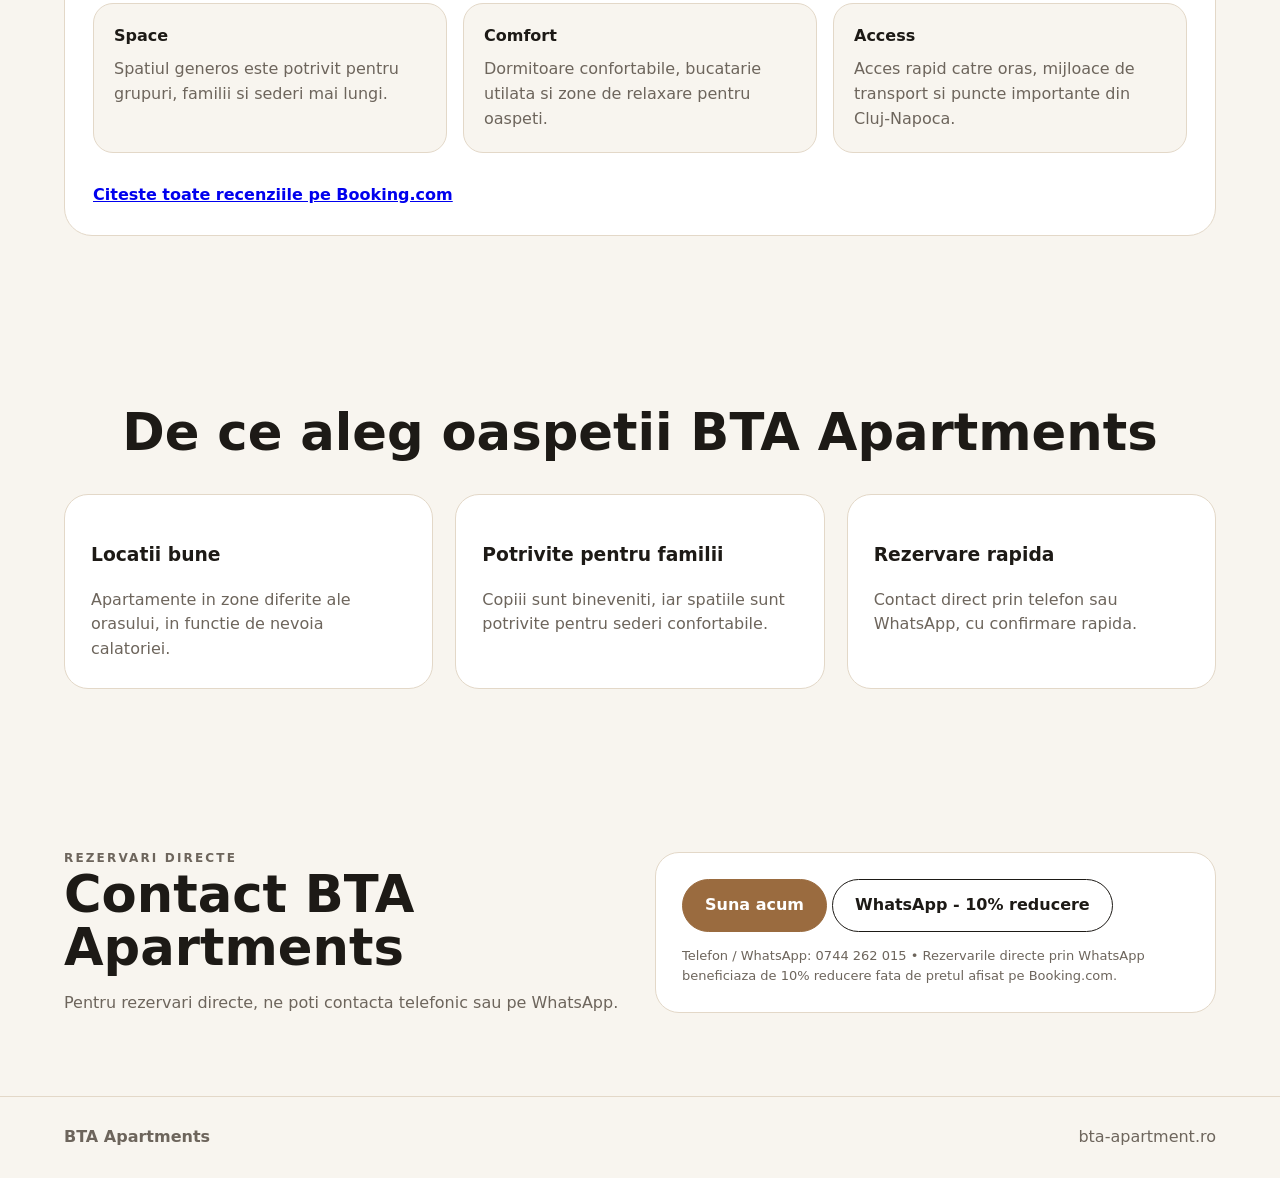
==== commit b5979f0d: "Add files via upload" ====
--- a/index.html
+++ b/index.html
@@ -3,9 +3,36 @@
 <head>
   <meta charset="utf-8" />
   <meta name="viewport" content="width=device-width, initial-scale=1" />
-  <title>BTA Apartments | Apartamente in regim hotelier Cluj-Napoca</title>
-  <meta name="description" content="BTA Apartment Park Lake si BTA Apartment Manastur - apartamente in regim hotelier in Cluj-Napoca, potrivite pentru familii, business travel si city break." />
+  <title>BTA Apartments Cluj-Napoca | Park Lake & Manastur</title>
+  <meta name="description" content="Apartamente moderne in regim hotelier in Cluj-Napoca: BTA Apartment Park Lake, langa Iulius Mall, si BTA Apartment Manastur. Wi-Fi, self check-in, parcare si rezervare directa prin WhatsApp." />
+  <meta name="keywords" content="BTA Apartment, cazare Cluj-Napoca, apartament regim hotelier Cluj, Park Lake Cluj, Manastur Cluj, apartment Cluj, accommodation Cluj" />
+  <link rel="canonical" href="https://bta-apartment.ro/" />
+  <meta property="og:title" content="BTA Apartments Cluj-Napoca" />
+  <meta property="og:description" content="Doua apartamente moderne in Cluj-Napoca: Park Lake si Manastur. Rezervare directa prin WhatsApp." />
+  <meta property="og:type" content="website" />
+  <meta property="og:url" content="https://bta-apartment.ro/" />
+  <meta property="og:image" content="https://bta-apartment.ro/assets/park-lake/01.jpg" />
+  <meta name="theme-color" content="#171511" />
+  <link rel="icon" href="assets/favicon.svg" type="image/svg+xml" />
   <link rel="stylesheet" href="style.css" />
+  <script type="application/ld+json">
+  {
+    "@context": "https://schema.org",
+    "@type": "LodgingBusiness",
+    "name": "BTA Apartments",
+    "url": "https://bta-apartment.ro/",
+    "telephone": "+40744262015",
+    "address": {
+      "@type": "PostalAddress",
+      "addressLocality": "Cluj-Napoca",
+      "addressCountry": "RO"
+    },
+    "containsPlace": [
+      {"@type":"Accommodation", "name":"BTA Apartment Park Lake"},
+      {"@type":"Accommodation", "name":"BTA Apartment Manastur"}
+    ]
+  }
+  </script>
 </head>
 <body>
   <header class="nav">
@@ -41,8 +68,6 @@
       </div>
     </section>
 
-
-
     <section class="directDeal">
       <div>
         <p class="eyebrow">Rezervare directa</p>
@@ -50,7 +75,7 @@
         <p>Book directly via WhatsApp and receive <strong>10% discount</strong> compared to the price shown on Booking.com, plus direct communication with the host and fast confirmation.</p>
       </div>
       <div class="dealActions">
-        <a class="btn primary" href="https://wa.me/40744262015?text=Buna%2C%20as%20dori%20cea%20mai%20buna%20oferta%20disponibila%20pentru%20o%20rezervare%20directa%20la%20BTA%20Apartments." target="_blank" rel="noopener">Book via WhatsApp - 10% discount</a>
+        <a class="btn primary appBtn whatsappBtn" href="https://wa.me/40744262015?text=Buna%2C%20as%20dori%20cea%20mai%20buna%20oferta%20disponibila%20pentru%20o%20rezervare%20directa%20la%20BTA%20Apartments." target="_blank" rel="noopener"><img src="assets/icons/whatsapp.svg" alt="">Book via WhatsApp - 10% discount</a>
         <span>10% direct booking discount • Instant confirmation • Direct communication</span>
       </div>
     </section>
@@ -88,8 +113,8 @@
       </div>
       <div class="stats"><span>5 adulti</span><span>Balcon</span><span>Parcare subterana</span><span>Bucatarie utilata</span></div>
       <div class="propertyActions">
-        <a class="btn primary" href="https://www.booking.com/hotel/ro/bta-apartment-park-lake.ro.html" target="_blank" rel="noopener">Rezerva pe Booking.com</a>
-        <a class="btn" href="https://wa.me/40744262015?text=Buna%2C%20as%20dori%20sa%20verific%20disponibilitatea%20pentru%20BTA%20Apartment%20Park%20Lake.">Rezerva pe WhatsApp - 10% reducere</a>
+        <a class="btn primary appBtn bookingBtn" href="https://www.booking.com/hotel/ro/bta-apartment-park-lake.ro.html" target="_blank" rel="noopener"><img src="assets/icons/booking.svg" alt="">Rezerva pe Booking.com</a>
+        <a class="btn appBtn whatsappBtn" href="https://wa.me/40744262015?text=Buna%2C%20as%20dori%20sa%20verific%20disponibilitatea%20pentru%20BTA%20Apartment%20Park%20Lake."><img src="assets/icons/whatsapp.svg" alt="">WhatsApp - 10% reducere</a>
       </div>
       <div class="gallery">
         <img src="assets/park-lake/01.jpg" alt="Living Park Lake" />
@@ -111,6 +136,19 @@
         </div>
         <iframe title="Harta BTA Apartment Park Lake" src="https://www.google.com/maps?q=Strada%20Galati%202%20Cluj-Napoca&output=embed" loading="lazy" referrerpolicy="no-referrer-when-downgrade"></iframe>
       </div>
+      <div class="navigationCard">
+        <div>
+          <p class="eyebrow">Navigatie rapida</p>
+          <h3>Gaseste rapid BTA Apartment Park Lake</h3>
+          <p>Alege aplicatia preferata pentru navigatie sau contacteaza direct gazda.</p>
+        </div>
+        <div class="navigationButtons">
+          <a class="navBtn google" href="https://www.google.com/maps/search/?api=1&query=Strada%20Galati%202%20Cluj-Napoca" target="_blank" rel="noopener"><img src="assets/icons/google-maps.svg" alt="Google Maps"><span>Google Maps</span></a>
+          <a class="navBtn waze" href="https://waze.com/ul?q=Strada%20Galati%202%20Cluj-Napoca&navigate=yes" target="_blank" rel="noopener"><img src="assets/icons/waze.svg" alt="Waze"><span>Waze</span></a>
+          <a class="navBtn phone" href="tel:+40744262015"><img src="assets/icons/phone.svg" alt="Telefon"><span>Suna gazda</span></a>
+          <a class="navBtn whatsapp" href="https://wa.me/40744262015?text=Buna%2C%20am%20nevoie%20de%20ajutor%20pentru%20a%20ajunge%20la%20BTA%20Apartment%20Park%20Lake." target="_blank" rel="noopener"><img src="assets/icons/whatsapp.svg" alt="WhatsApp"><span>WhatsApp</span></a>
+        </div>
+      </div>
       <div class="reviewsMini">
         <p class="eyebrow">Recenzii Booking.com</p>
         <h3>Ce apreciaza oaspetii</h3>
@@ -131,8 +169,8 @@
       </div>
       <div class="stats"><span>6 adulti</span><span>Family friendly</span><span>Bucatarie utilata</span><span>Acces rapid</span></div>
       <div class="propertyActions">
-        <a class="btn primary" href="https://www.booking.com/hotel/ro/bta-apartment.ro.html" target="_blank" rel="noopener">Rezerva pe Booking.com</a>
-        <a class="btn" href="https://wa.me/40744262015?text=Buna%2C%20as%20dori%20sa%20verific%20disponibilitatea%20pentru%20BTA%20Apartment%20Manastur.">Rezerva pe WhatsApp - 10% reducere</a>
+        <a class="btn primary appBtn bookingBtn" href="https://www.booking.com/hotel/ro/bta-apartment.ro.html" target="_blank" rel="noopener"><img src="assets/icons/booking.svg" alt="">Rezerva pe Booking.com</a>
+        <a class="btn appBtn whatsappBtn" href="https://wa.me/40744262015?text=Buna%2C%20as%20dori%20sa%20verific%20disponibilitatea%20pentru%20BTA%20Apartment%20Manastur."><img src="assets/icons/whatsapp.svg" alt="">WhatsApp - 10% reducere</a>
       </div>
       <div class="gallery">
         <img src="assets/manastur/01.jpg" alt="Dormitor Manastur" />
@@ -148,17 +186,16 @@
         <img src="assets/manastur/11.jpg" alt="Bucatarie Manastur" />
         <img src="assets/manastur/12.jpg" alt="Dormitor Manastur" />
         <img src="assets/manastur/13.jpg" alt="BTA Apartment Manastur" />
-	<img src="assets/manastur/14.jpg" alt="BTA Apartment Manastur" />
-	<img src="assets/manastur/15.jpg" alt="BTA Apartment Manastur" />
-	<img src="assets/manastur/16.jpg" alt="BTA Apartment Manastur" />
-	<img src="assets/manastur/17.jpg" alt="BTA Apartment Manastur" />
-	<img src="assets/manastur/18.jpg" alt="BTA Apartment Manastur" />
-	<img src="assets/manastur/19.jpg" alt="BTA Apartment Manastur" />
-	<img src="assets/manastur/20.jpg" alt="BTA Apartment Manastur" />
-	<img src="assets/manastur/21.jpg" alt="BTA Apartment Manastur" />
-	<img src="assets/manastur/22.jpg" alt="BTA Apartment Manastur" />
-	<img src="assets/manastur/23.jpg" alt="BTA Apartment Manastur" />
-
+        <img src="assets/manastur/14.jpg" alt="BTA Apartment Manastur" />
+        <img src="assets/manastur/15.jpg" alt="BTA Apartment Manastur" />
+        <img src="assets/manastur/16.jpg" alt="BTA Apartment Manastur" />
+        <img src="assets/manastur/17.jpg" alt="BTA Apartment Manastur" />
+        <img src="assets/manastur/18.jpg" alt="BTA Apartment Manastur" />
+        <img src="assets/manastur/19.jpg" alt="BTA Apartment Manastur" />
+        <img src="assets/manastur/20.jpg" alt="BTA Apartment Manastur" />
+        <img src="assets/manastur/21.jpg" alt="BTA Apartment Manastur" />
+        <img src="assets/manastur/22.jpg" alt="BTA Apartment Manastur" />
+        <img src="assets/manastur/23.jpg" alt="BTA Apartment Manastur" />
       </div>
       <div class="mapBlock">
         <div>
@@ -168,6 +205,19 @@
           <a class="btn" href="https://www.google.com/maps/search/?api=1&query=Calea%20Floresti%202B%20Cluj-Napoca" target="_blank" rel="noopener">Deschide in Google Maps</a>
         </div>
         <iframe title="Harta BTA Apartment Manastur" src="https://www.google.com/maps?q=Calea%20Floresti%202B%20Cluj-Napoca&output=embed" loading="lazy" referrerpolicy="no-referrer-when-downgrade"></iframe>
+      </div>
+      <div class="navigationCard">
+        <div>
+          <p class="eyebrow">Navigatie rapida</p>
+          <h3>Gaseste rapid BTA Apartment Manastur</h3>
+          <p>Alege aplicatia preferata pentru navigatie sau contacteaza direct gazda.</p>
+        </div>
+        <div class="navigationButtons">
+          <a class="navBtn google" href="https://www.google.com/maps/search/?api=1&query=Calea%20Floresti%202B%20Cluj-Napoca" target="_blank" rel="noopener"><img src="assets/icons/google-maps.svg" alt="Google Maps"><span>Google Maps</span></a>
+          <a class="navBtn waze" href="https://waze.com/ul?q=Calea%20Floresti%202B%20Cluj-Napoca&navigate=yes" target="_blank" rel="noopener"><img src="assets/icons/waze.svg" alt="Waze"><span>Waze</span></a>
+          <a class="navBtn phone" href="tel:+40744262015"><img src="assets/icons/phone.svg" alt="Telefon"><span>Suna gazda</span></a>
+          <a class="navBtn whatsapp" href="https://wa.me/40744262015?text=Buna%2C%20am%20nevoie%20de%20ajutor%20pentru%20a%20ajunge%20la%20BTA%20Apartment%20Manastur." target="_blank" rel="noopener"><img src="assets/icons/whatsapp.svg" alt="WhatsApp"><span>WhatsApp</span></a>
+        </div>
       </div>
       <div class="reviewsMini">
         <p class="eyebrow">Recenzii Booking.com</p>
@@ -209,7 +259,7 @@
     <span>bta-apartment.ro</span>
   </footer>
 
-  <a class="whatsappFloat" href="https://wa.me/40744262015?text=Buna%2C%20as%20dori%20mai%20multe%20informatii%20despre%20BTA%20Apartments." target="_blank" rel="noopener">WhatsApp</a>
+  <a class="whatsappFloat" href="https://wa.me/40744262015?text=Buna%2C%20as%20dori%20mai%20multe%20informatii%20despre%20BTA%20Apartments." target="_blank" rel="noopener"><img src="assets/icons/whatsapp.svg" alt="">WhatsApp</a>
   <script src="script.js"></script>
 </body>
 </html>
--- a/style.css
+++ b/style.css
@@ -27,3 +27,39 @@
 .brand img{height:48px;width:auto;border-radius:8px;background:white;padding:2px;box-shadow:0 4px 14px rgba(0,0,0,.06)}
 .directDeal strong{color:#1f7a3a}
 @media(max-width:900px){.brand img{height:38px}.brand span{font-size:12px}}
+
+
+/* Navigation buttons under maps */
+.navigationCard{
+  margin-top:22px;
+  background:linear-gradient(135deg,#ffffff,#fffaf2);
+  border:1px solid var(--line);
+  border-radius:28px;
+  padding:26px;
+  box-shadow:0 18px 50px rgba(70,52,31,.08);
+  display:grid;
+  grid-template-columns:.9fr 1.1fr;
+  gap:24px;
+  align-items:center;
+}
+.navigationCard h3{font-size:28px;margin:8px 0 8px}.navigationCard p{color:var(--muted);margin:0}.navigationButtons{display:grid;grid-template-columns:repeat(2,minmax(0,1fr));gap:14px}.navBtn{display:flex;align-items:center;justify-content:center;gap:10px;min-height:64px;padding:14px 16px;border-radius:18px;text-decoration:none;color:#1d1a16;font-weight:800;border:1px solid rgba(0,0,0,.08);box-shadow:0 10px 24px rgba(0,0,0,.06);transition:.22s}.navBtn:hover{transform:translateY(-3px);box-shadow:0 16px 32px rgba(0,0,0,.12)}.navIcon{width:34px;height:34px;border-radius:999px;display:inline-flex;align-items:center;justify-content:center;background:rgba(255,255,255,.8);font-size:18px}.navBtn.google{background:linear-gradient(135deg,#fff,#eef6ff)}.navBtn.waze{background:linear-gradient(135deg,#e9f8ff,#ffffff)}.navBtn.phone{background:linear-gradient(135deg,#fff7e7,#ffffff)}.navBtn.whatsapp{background:linear-gradient(135deg,#e9faef,#ffffff)}@media(max-width:900px){.navigationCard{grid-template-columns:1fr}.navigationButtons{grid-template-columns:1fr}.navBtn{justify-content:flex-start}}
+
+/* ===== BTA v2.0 visual upgrade ===== */
+.btn.appBtn{gap:10px;border:0;box-shadow:0 12px 28px rgba(0,0,0,.10)}
+.btn.appBtn img{width:24px;height:24px;display:block;flex:0 0 24px}
+.bookingBtn{background:#003b95!important;color:white!important}
+.whatsappBtn{background:#25D366!important;color:white!important;border-color:#25D366!important}
+.navigationCard{position:relative;overflow:hidden}
+.navigationCard:before{content:"";position:absolute;inset:-80px auto auto -80px;width:180px;height:180px;background:radial-gradient(circle,rgba(154,107,63,.16),transparent 68%);pointer-events:none}
+.navigationButtons .navBtn{position:relative;overflow:hidden;background:white}
+.navigationButtons .navBtn img{width:34px;height:34px;display:block;flex:0 0 34px;border-radius:10px;box-shadow:0 6px 14px rgba(0,0,0,.08)}
+.navigationButtons .navBtn.google{background:linear-gradient(135deg,#fff,#f0f7ff)}
+.navigationButtons .navBtn.waze{background:linear-gradient(135deg,#e8f8ff,#fff)}
+.navigationButtons .navBtn.phone{background:linear-gradient(135deg,#fff5e7,#fff)}
+.navigationButtons .navBtn.whatsapp{background:linear-gradient(135deg,#e7faef,#fff)}
+.whatsappFloat{display:inline-flex;align-items:center;gap:9px}
+.whatsappFloat img{width:24px;height:24px;background:white;border-radius:999px}
+.card{transition:.25s ease}.card:hover{transform:translateY(-4px);box-shadow:0 24px 65px rgba(70,52,31,.13)}
+.gallery img{box-shadow:0 8px 22px rgba(0,0,0,.08)}
+.propertyHead:after{content:"";display:block;width:70px;height:3px;background:var(--accent);margin:22px auto 0;border-radius:999px}
+@media(max-width:700px){.btn.appBtn{width:100%;justify-content:center}.navigationButtons .navBtn img{width:30px;height:30px}.whatsappFloat span{display:none}}
